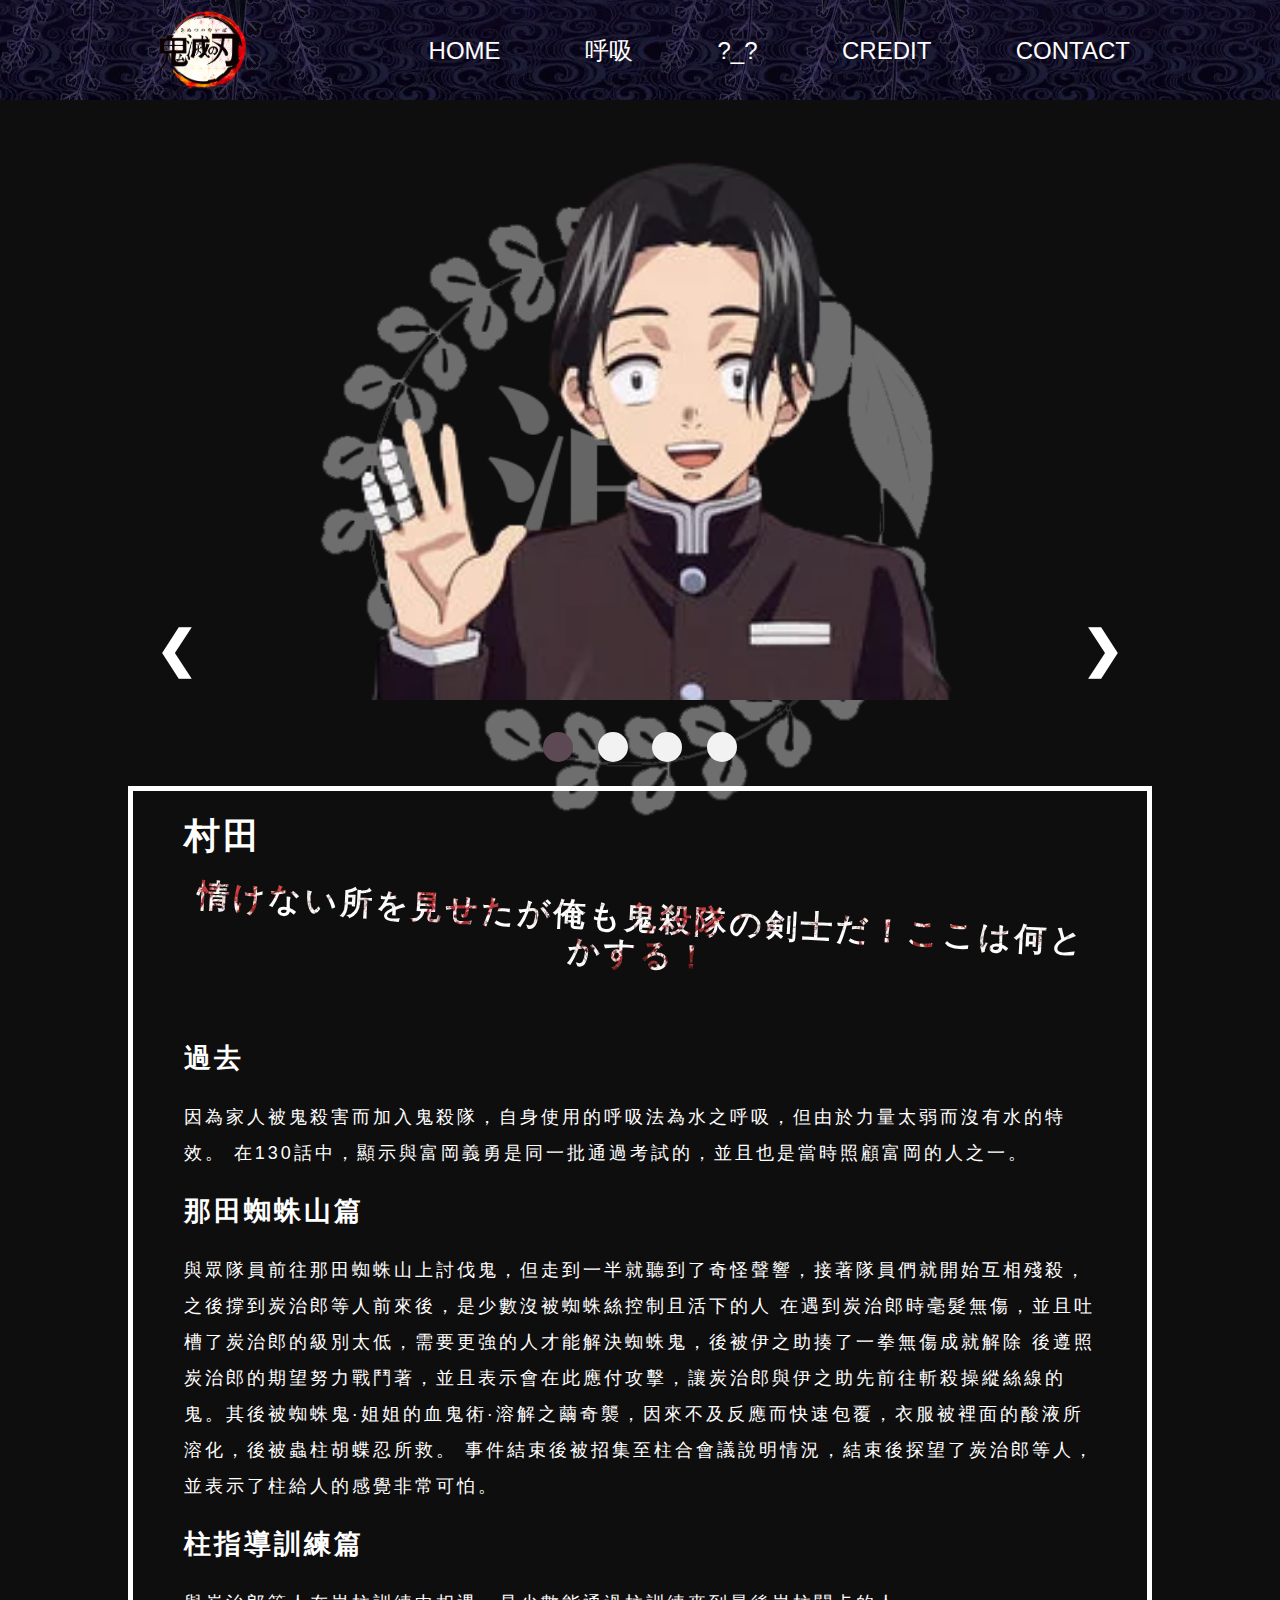
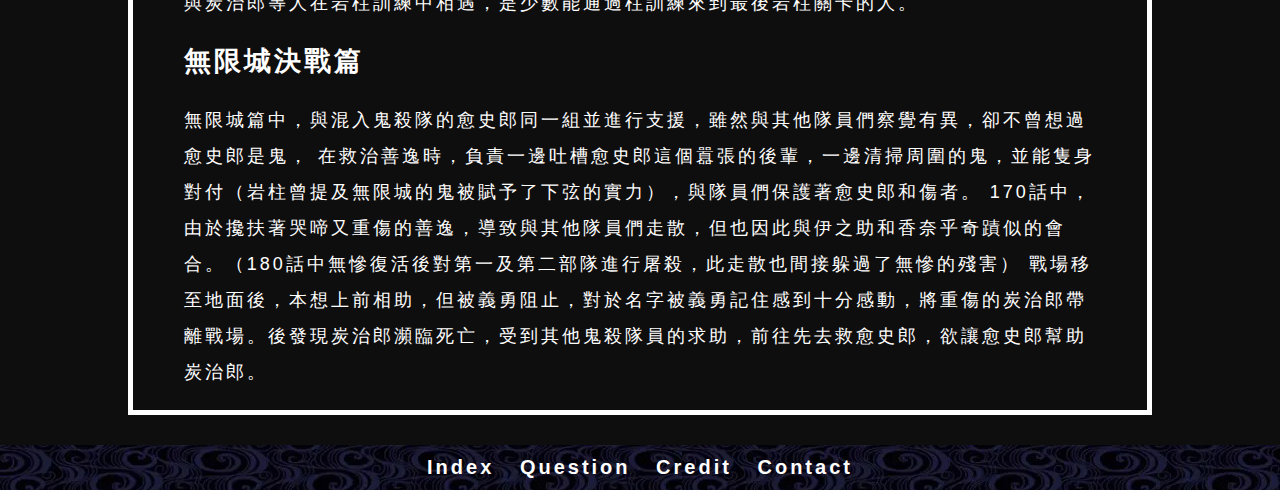
==== index.html @ ac962ef8 "Index Update" ====
<!DOCTYPE html>

<html lang="zh">

<head>
    <meta charset="UTF-8" />
    <title>鬼滅の刃 3006 プロジェクト</title>
    <link rel="icon" href="src/logo.png">

    <link rel="stylesheet" href="CSS.css" />
    <script src="app.js" defer></script>

</head>

    
<body>

    <div class="topNav">
        <a href="./index.html"><img src="./src/logo.png" alt="Logo" class="navLogo"></a>

        <nav >
            <ul>
                <li><a href="./index.html">Home</a></li>
                <li><a href="./koukyuu.html">呼吸</a></li>
                <li><a href="">?_?</a></li>
                <li><a href="">Credit</a></li>
                <li><a href="">Contact</a></li>
            </ul>
        </nav>

    </div>

    </div>

    <div class="slideshow-container">
        <div class="character_img fade">
            <img src="./src/character_murada.png" />
        </div>

        <div class="character_img fade">
            <img src="./src/character_ozaki.png" />
        </div>

        <div class="character_img fade">
            <img src="./src/character_tuyurikanao.png" />
        </div>

        <div class="character_img fade">
            <img src="./src/character_chuntaro.png" />
        </div>
        <a class="prev" onclick="plusSlides(-1 )">&#10094;</a>
        <a class="next" onclick="plusSlides(1)">&#10095;</a>
    </div>
    <br />

    <div style="text-align: center;">
        <span class="slides_dot" onclick="currentSlide(1)"></span>
        <span class="slides_dot" onclick="currentSlide(2)"></span>
        <span class="slides_dot" onclick="currentSlide(3)"></span>
        <span class="slides_dot" onclick="currentSlide(4)"></span>
    </div>

    <!-- Character Introduction Text -->
    <div style="display: flex; justify-content: center;">
        <div class="intro_container">
            <!-- Intro content Start -->
            <div class="intro_main fade" id="intro_murada">
                <h1>村田</h1>
                <div class="intro_speak">情けない所を見せたが俺も鬼殺隊の剣士だ！ここは何とかする！</div>
                <div>
                    <h2>過去</h2>
                    因為家人被鬼殺害而加入鬼殺隊，自身使用的呼吸法為水之呼吸，但由於力量太弱而沒有水的特效。
                    在130話中，顯示與富岡義勇是同一批通過考試的，並且也是當時照顧富岡的人之一。

                    <h2>那田蜘蛛山篇</h2>
                    與眾隊員前往那田蜘蛛山上討伐鬼，但走到一半就聽到了奇怪聲響，接著隊員們就開始互相殘殺，之後撐到炭治郎等人前來後，是少數沒被蜘蛛絲控制且活下的人
                    在遇到炭治郎時毫髮無傷，並且吐槽了炭治郎的級別太低，需要更強的人才能解決蜘蛛鬼，後被伊之助揍了一拳無傷成就解除
                    後遵照炭治郎的期望努力戰鬥著，並且表示會在此應付攻擊，讓炭治郎與伊之助先前往斬殺操縱絲線的鬼。其後被蜘蛛鬼·姐姐的血鬼術·溶解之繭奇襲，因來不及反應而快速包覆，衣服被裡面的酸液所溶化，後被蟲柱胡蝶忍所救。
                    事件結束後被招集至柱合會議說明情況，結束後探望了炭治郎等人，並表示了柱給人的感覺非常可怕。

                    <h2>柱指導訓練篇</h2>
                    與炭治郎等人在岩柱訓練中相遇，是少數能通過柱訓練來到最後岩柱關卡的人。

                    <h2>無限城決戰篇</h2>
                    無限城篇中，與混入鬼殺隊的愈史郎同一組並進行支援，雖然與其他隊員們察覺有異，卻不曾想過愈史郎是鬼，
                    在救治善逸時，負責一邊吐槽愈史郎這個囂張的後輩，一邊清掃周圍的鬼，並能隻身對付（岩柱曾提及無限城的鬼被賦予了下弦的實力），與隊員們保護著愈史郎和傷者。
                    170話中，由於攙扶著哭啼又重傷的善逸，導致與其他隊員們走散，但也因此與伊之助和香奈乎奇蹟似的會合。（180話中無慘復活後對第一及第二部隊進行屠殺，此走散也間接躲過了無慘的殘害）
                    戰場移至地面後，本想上前相助，但被義勇阻止，對於名字被義勇記住感到十分感動，將重傷的炭治郎帶離戰場。後發現炭治郎瀕臨死亡，受到其他鬼殺隊員的求助，前往先去救愈史郎，欲讓愈史郎幫助炭治郎。
                </div>
            </div>

            <div class="intro_main fade" id="intro_ozaki">
                <h1>尾崎</h1>
                <div class="intro_speak">駄目……こっちに来ないで……階級が上の人を連れて来て！！
                    そうじゃないとみんな殺してしまう！！お願い……お願い！！</div>
                <div>
                    與數名隊員遭到蜘蛛媽媽的絲線操縱自相殘殺。
                    在竈門炭治郎與嘴平伊之助出現之時，因不想再傷害到他人以及承受身上的痛苦，淚流滿面請求對方將自己殺掉，並告訴兩人去找更高階級的人來，否則會越來越慘重。
                    由於被蜘蛛媽媽操縱，自身的實力比平時還要強許多，但即使身體骨折也被強制使出動作，長時間忍受著手腳各處之痛。
                    在炭治郎利用線將自己丟至樹上，將絲線纏繞擺脫控制後感到意外，但隨即遭到蜘蛛媽媽連同自己和其他隊員的頭部扭斷。　
                    其死亡引出了原先平靜的炭治郎的憤怒，對於輕易奪取人命的行為感到氣憤。
                </div>
            </div>

            <div class="intro_main fade" id="intro_kanao">
                <h1>栗花落 カナヲ</h1>
                <div class="intro_speak">花の呼吸 終ノ型 彼岸朱眼</div>
                <div>
                    <h2>過去</h2>
                    幼時過著飽受虐待的日子，但因視覺敏銳而得以避開不被打到自身要害，也因此不敢輕易表達自身的情感，後被販賣並被胡蝶香奈惠及胡蝶忍所救。
                    不擅長做主，但從香奈惠那兒學到了擲硬幣決定事情的方法。在香奈惠被鬼殺害後，因為在葬禮上哭不出來而自責了許久。
                    香奈惠和忍起初不同意香奈乎加入鬼殺隊，但她將看過的花之呼吸學得有模有樣，並偷偷參加了選拔。

                    <h2>鬼殺隊入隊篇</h2>
                    與炭治郎在最終選拔中同樣存活的五人之一，當時身上並沒有沾到半點灰塵，也是其首次登場。

                    <h2>那田蜘蛛山篇</h2>
                    篇末與鬼殺隊的隱部隊前往山中搜救，並擔任隱的指揮者，遵照上級命令活捉了炭治郎與禰豆子，用一腳就將重傷的炭治郎踹到昏迷。

                    <h2>柱眾審判篇</h2>
                    於炭治郎等人在蝴蝶屋休養時協助進行機能恢復訓練，在炭治郎完成訓練後向香奈乎道別，並且以擲硬幣為賭注，希望香奈乎能依照自己的意志行動，對於炭治郎的舉動感到驚訝，在炭治郎的影響下也慢慢改變。

                    <h2>遊廓潛入作戰篇</h2>
                    遵照了自己的意志，與炭治郎成功阻止了音柱宇髓天元帶走葵。
                    在炭治郎被帶回蝴蝶屋治療後的兩個月，是第一個發現炭治郎清醒的人。
                    發現炭治郎清醒後落淚，並靜靜坐在炭治郎旁邊一陣子。把盤子摔落在地而不管不顧，後被前來探望的後藤稍微教訓了一下，告知與階級無關，由於大家很擔心的緣故，應該快點通知大家炭治郎清醒的消息。在病房內變得熱鬧後，炭治郎因放心而睡著，由於眾人太過騷亂而主動出聲讓大家安靜一些。（一周後炭治郎康復）

                    <h2>柱指導訓練篇</h2>
                    在胡蝶忍回來蝴蝶屋後前來探訪忍，當時正準備前往風柱處進行訓練，
                    得知忍沒有參加這次指導後有些沮喪，並對忍表示自己想和師傅練習，這讓忍覺得很欣慰。
                    後被忍告知了如何殺死殺害姐姐胡蝶香奈惠的鬼的方法。

                    <h2>無限城決戰篇</h2>
                    <h3>香奈乎&伊之助 vs.上弦之貳·童磨</h3>
                    進入無限城後目睹了恩人胡蝶忍被上弦之貳童磨殺害並吸收，與伊之助合力對抗童磨，被童磨認為實力超過了蟲柱胡蝶忍。
                    在童磨因胡蝶忍留在體內的劇毒發作之後，使用了「花之呼吸·終之型·彼岸朱眼」看穿了童磨的血鬼術，並和伊之助協力將其斬首，但右眼也因此失明。
                    將童磨擊敗後找到了忍的髮飾，回想起兩位義姐後落淚。隨後攙扶著同樣淚流滿面的伊之助前往其他戰場中。
                    其後與伊之助同村田和善逸奇蹟似會面，無限城崩塌前夕感受到劇烈的震動，採以備戰姿態。

                    <h3>眾人vs.鬼王·鬼舞辻無慘</h3>
                    柱與無慘交戰時，與伊之助和善逸使用了愈史郎的血鬼術隱身參戰，在符咒被無慘切開後出現（此時香奈乎的髮飾已換成了忍的），後與三人持續使用伊之助撿來的符咒隱身戰鬥。
                    在無慘爆發後成為唯一的輕傷者，但由於恐懼而無法移動雙腿，在要被無慘攻擊時，被炭治郎所救，後被託付給隱的成員照顧。

                    <h3>鬼王</h3>
                    看見鬼化的炭治郎與禰豆子糾纏的場景，回想到忍為防止禰豆子變回人失敗，給自己多一份的備份藥，意識到自己還留有一隻眼的意義，隨即再次使用了彼岸朱眼，身體被炭治郎刺穿後同時為炭治郎注射了能變回人的藥物。
                </div>
            </div>

            <div class="intro_main fade" id="intro_chutaro">
                <h1>うこぎ／チュン太郎</h1>
                <div class="intro_speak">ちゅ！ちゅ！ちゅ！ちゅ！</div>
                <div>
                    <ul style="list-style-type: square; margin-left: 2em;">
                        <li>鬼殺隊所屬的鎹雀。</li>
                        <li>善逸的鎹雀，本名五加木（うこぎ）。</li>
                        <li>被善逸取名為啾太郎（チュン太郎），負責傳達任務給善逸。</li>
                        <li>因家人被鬼殺死而加入的鬼殺隊鬼連麻雀也不放過</li>
                        <li>由於不會說人話而無法傳達給善逸，但能跟炭治郎溝通。</li>
                        <li>
                            常常被善逸的行為困擾著，有時也會與善逸吵架，用嘴攻擊善逸的手。
                        </li>
                        <li>
                            在那田蜘蛛山時，當善逸感到害怕時飛往其頭上，並且在善逸遇上蜘蛛鬼哥哥時，沒有飛走，而是躲進了善逸的衣中，陪伴著善逸。後來幫前來支援的蟲柱胡蝶忍指引善逸的所在地。
                        </li>
                    </ul>
                </div>
            </div>
            <!-- Intro content END -->
        </div>
    </div>

    <!-- back to top button -->
    <button onclick="backToTop()" id="backToTopBtn">Top</button>
    
    <footer>
        <div class="ft_btn">
            <ul class="ft_list">
                <li class="ft_Item"><a href="./index.html">Index</a></li>
                <li class="ft_Item"><a href="#">Question</a></li>
                <li class="ft_Item"><a href="#">Credit</a></li>
                <li class="ft_Item"><a href="#">Contact</a></li>
            </ul>
        </div>
    </footer>
</body>

</html>
---- CSS.css ----
:root {
    --color1: #5d4954;
    --color2: #6C57F2;
    --color3: #6452D9;
    --color4: #9591F2;  
    --color5: #0F0E0E;  /* background */
}

* {
    margin: 0px;
    padding: 0px;
    box-sizing: border-box;
}

body {
    background: url(./src/background_fujinohana.png);
    background-repeat: no-repeat;
    background-position: center;
    background-size: 60%;
    background-attachment: fixed;
    /* background: url(./src/ep11_bg.png);
    background-repeat: no-repeat;
    background-size: cover; */

    background-color: var(--color5); 

    text-align: center;
    color: white;

    font-family: 'Segoe UI', Tahoma, Geneva, Verdana, sans-serif;
}

html, body {
    width: 100%;
    height: 100%;
    margin: 0px;
    padding: 0px;
    text-align: center;
}
/* NAV Bar CSS Start*/

.topNav {
    position: fixed;
    top: 0;
    width: 100%;
    
    height: 100px;

    background-color: var(--color1);
    background-image: url(./src/fujinohana01.png);

    z-index: 100;
}

.navLogo {
    background: url(./src/logo.png);
    background-repeat: no-repeat;
    height: 80px;

    float: left;

    margin-top: 10px;
    margin-bottom: 10px;
    margin-left: 150px;
}

nav {
    float: right;
    margin-right: 150px;
}

nav ul {
    margin: 0;
    padding: 0;
    list-style: none;
}

nav li {
    display: inline-block;
    margin-left: 80px;
    padding-top: 35px;

    position: relative;
}

nav a {
    color: white;
    text-decoration: none;
    text-transform: uppercase;
    font-size: x-large;
}

nav a:hover {
    color: var(--color4);
}

nav a::after {
    content: '';
    display: block;
    height: 5px;
    width: 100%;
    background-color: var(--color4);

    position: absolute;
    width: 0px;

    transition: all ease-in-out 250ms;
}

nav a:hover::after {
    width: 100%;
}

/* NAV Bar Css END */

.character_img {
    display: none
}

.character_img img{
    height: 600px;
}

/* img {
    vertical-align: middle;
} */

/* Slideshow container */

.slideshow-container {
    margin: auto;
    margin-top: 100px;
    position: relative;

    max-width: 1000px;
        
    /* display: flex;
    justify-content: center; */
}

/* Next & previous buttons */

.prev, .next {
    cursor: pointer;
    position: absolute;
    top: 100%;
    width: auto;
    padding: 16px;
    margin-top: -100px;
    color: white;
    font-weight: bold;
    font-size: 50px;
    transition: 0.6s ease;
    border-radius: 0 3px 3px 0;
    user-select: none;
}

.character_img {
    /* border: 3px solid #624dbf; */
    text-align: center;
    margin: 0px 50px;
}

/* Position the "next button" to the right */

.prev {
    left: 0;
}

.next {
    right: 0;
    border-radius: 3px 0 0 3px;
}

/* On hover, add a black background color with a little bit see-through */

.prev:hover, .next:hover {
    background-color: var(--color1);
}

/* Caption text */

.text {
    color: #FFF;
    font-size: 15px;
    padding: 8px 12px;
    position: relative;
    bottom: 8px;
    width: 100%;
    text-align: center;
}

/* The dots/bullets/indicators */

.slides_dot {
    cursor: pointer;
    height: 30px;
    width: 30px;
    margin: 10px 10px;
    margin-top: 10px;
    margin-bottom: 20px;
    background-color: #f2f2f2;
    border-radius: 50%;
    display: inline-block;
    transition: background-color 150ms ease;
}

.active, .slides_dot:hover {
    background-color: var(--color1);
}

/* intro container */

.intro_container {
    border: 5px solid white;
    width: 80%;
    /* height: 200px; */

    text-align: left;
}

.intro_main {
    margin-left: 5%;
    margin-right: 5%;
    margin-bottom: 20px;
    font-size: large;

    /* content */
    letter-spacing: 3px;
    line-height: 200%;

    opacity: 0;
}

h1 {
    margin-top: 3%;
}

h2 {
    line-height: 300%;;
}

.intro_speak {
    text-align: center;
    font-size: xx-large;
    font-weight: bold;

    background: url(./src/blood.jpeg);
    -webkit-background-clip: text;
    color: transparent;

    transform: rotate(3deg);

    margin-top: 5%;
    margin-bottom: 5%;
}

#intro_murada {
    display: block;
    opacity: 1;
}

#intro_chutaro, #intro_kanao, #intro_ozaki{
    display: none;
    opacity: 0;
}

button {
    font-size: 50px;
    width: 100px;
    height: 100px;
}

/* Fade animation */
.fade {
    -webkit-animation-name: fade;
    -webkit-animation-duration: 1.5s;
    animation-name: fade;
    animation-duration: 1.5s;
}
  
@-webkit-keyframes fade {
    from {opacity: .4}
    to {opacity: 1}
}
  
@keyframes fade {
    from {opacity: .4}
    to {opacity: 1}
}

/* back to top button */
#backToTopBtn {
    /* Ref: https://www.w3schools.com/howto/howto_js_scroll_to_top.asp */
    /* default none, scoll to show */
    display: none;  

    /* opacity: 0; */

    /* position */
    position: fixed;
    bottom: 50px;
    right: 50px;   

    z-index: 99;    /* not overlap */
    border: none;   /* clear border */
    outline: none;  /* clear outline */

    background-color: var(--color1);
    color: white;
    cursor: pointer;
    padding: 15px;
    border-radius: 90px;

    font-size: xx-large;
    font-weight: bold;
    text-align: center;

    /* transition-duration: 500ms; */
}

#backToTopBtn:hover {
    background-color: #624dbf;
}

.ft_list, .ft_Item {
    margin: 10px;
    font-size: 20px;
    text-align: center;
    list-style: none;

    display: inline;
}

/* Footer */
.ft_btn {
    display: flex;
    margin: auto;
}

footer {
    margin-top: 30px;
    
    display: flex;
    justify-content: center;

    height: 5%;
    background-color: var(--color1);
    background-image: url(./src/fujinohana02.png);
}

footer a {
    color: white;
    text-decoration: none;
    letter-spacing: 3px;
    font-weight: bold;
    font-size: 20px;
}

@media screen and (max-width: 1200px) {
    .next, .prev {
        display: none;
    }

    .intro_container {
        width: 90%;
    }
}
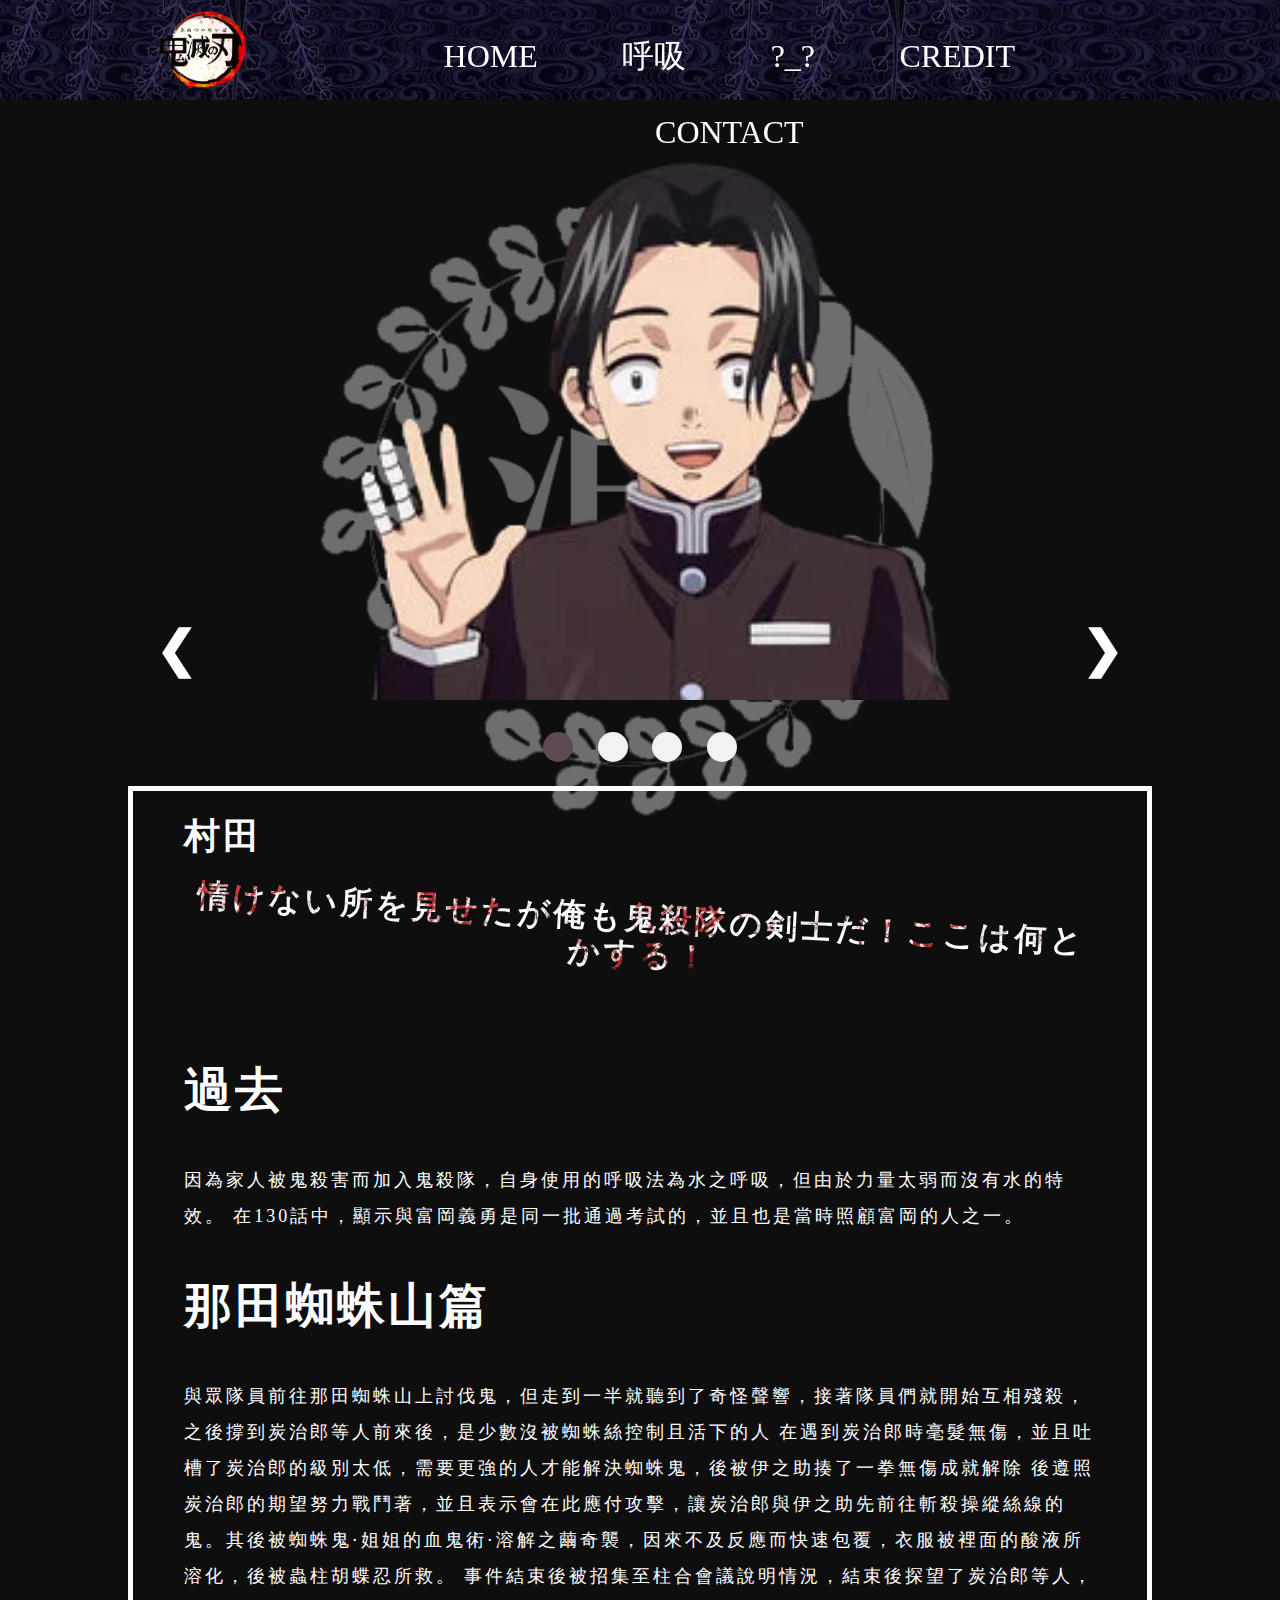
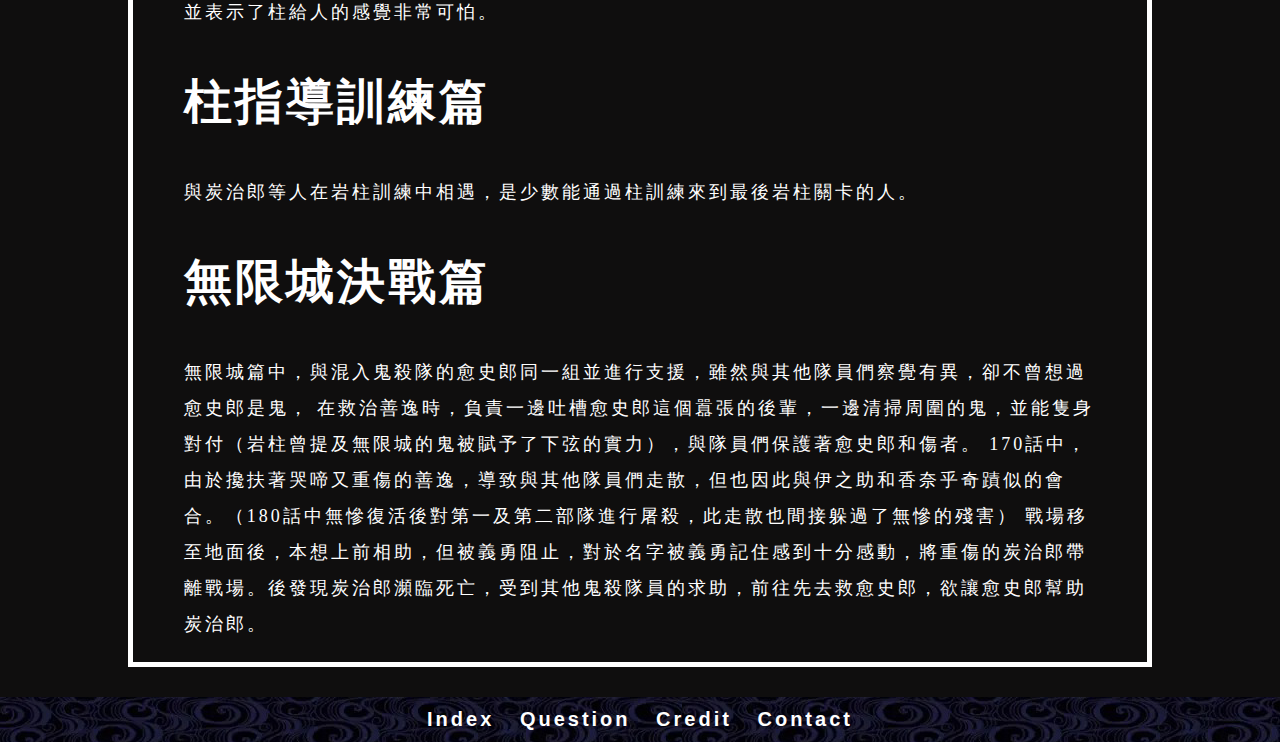
==== commit 19e317a1: "Right side Bar" ====
--- a/index.html
+++ b/index.html
@@ -19,13 +19,19 @@
         <a href="./index.html"><img src="./src/logo.png" alt="Logo" class="navLogo"></a>
 
         <nav >
-            <ul>
+            <ul class="nav-links">
                 <li><a href="./index.html">Home</a></li>
                 <li><a href="./koukyuu.html">呼吸</a></li>
                 <li><a href="">?_?</a></li>
                 <li><a href="">Credit</a></li>
                 <li><a href="">Contact</a></li>
             </ul>
+
+            <div class="smallNav">
+                <div class="line1"></div>
+                <div class="line1"></div>
+                <div class="line1"></div>
+            </div>
         </nav>
 
     </div>
@@ -149,7 +155,7 @@
             <div class="intro_main fade" id="intro_chutaro">
                 <h1>うこぎ／チュン太郎</h1>
                 <div class="intro_speak">ちゅ！ちゅ！ちゅ！ちゅ！</div>
-                <div>
+                <div >
                     <ul style="list-style-type: square; margin-left: 2em;">
                         <li>鬼殺隊所屬的鎹雀。</li>
                         <li>善逸的鎹雀，本名五加木（うこぎ）。</li>
--- a/CSS.css
+++ b/CSS.css
@@ -2,8 +2,9 @@
     --color1: #5d4954;
     --color2: #6C57F2;
     --color3: #6452D9;
-    --color4: #9591F2;  
-    --color5: #0F0E0E;  /* background */
+    --color4: #9591F2;
+    --color5: #0F0E0E;
+    /* background */
 }
 
 * {
@@ -22,7 +23,7 @@
     background-repeat: no-repeat;
     background-size: cover; */
 
-    background-color: var(--color5); 
+    background-color: var(--color5);
 
     text-align: center;
     color: white;
@@ -30,20 +31,22 @@
     font-family: 'Segoe UI', Tahoma, Geneva, Verdana, sans-serif;
 }
 
-html, body {
+html,
+body {
     width: 100%;
     height: 100%;
     margin: 0px;
     padding: 0px;
     text-align: center;
 }
+
 /* NAV Bar CSS Start*/
 
 .topNav {
     position: fixed;
     top: 0;
     width: 100%;
-    
+
     height: 100px;
 
     background-color: var(--color1);
@@ -65,17 +68,17 @@
 }
 
 nav {
-    float: right;
+    float: none;
     margin-right: 150px;
 }
 
-nav ul {
+.nav-links ul {
     margin: 0;
     padding: 0;
     list-style: none;
 }
 
-nav li {
+.nav-links li {
     display: inline-block;
     margin-left: 80px;
     padding-top: 35px;
@@ -83,18 +86,19 @@
     position: relative;
 }
 
-nav a {
+.nav-links a {
     color: white;
     text-decoration: none;
     text-transform: uppercase;
-    font-size: x-large;
-}
-
-nav a:hover {
+    font-family: myWord, cursive;
+    font-size: xx-large;
+}
+
+.nav-links a:hover {
     color: var(--color4);
 }
 
-nav a::after {
+.nav-links a::after {
     content: '';
     display: block;
     height: 5px;
@@ -103,13 +107,62 @@
 
     position: absolute;
     width: 0px;
+    left: 50%;
 
     transition: all ease-in-out 250ms;
 }
 
-nav a:hover::after {
+.nav-links a:hover::after {
     width: 100%;
-}
+    left: 0%;
+}
+
+/*right side of the Navbar*/
+.smallNav {
+    float: right;
+    display: none;
+    cursor: pointer;
+}
+
+.smallNav div {
+    width: 30px;
+    height: 3px;
+    background-color: white;
+    margin: 5px;
+}
+
+@media screen and (max-width:1200px) {
+    .smallNav {
+        margin: 30px 0 0 0;
+    }
+
+    .nav-links li {
+        margin: 30px 20px;
+    }
+
+    .nav-links {
+        position: absolute;
+        right: 0px;
+        height: 90vh;
+        top: 100px;
+        background-image: url(./src/fujinohana01.png);
+        display: flex;
+        flex-direction: column;
+        width: 25%;
+        transform: translateX(100%);
+        transition: transform 0.5s ease-in;
+    }
+
+    .smallNav {
+        display: block;
+    }
+}
+
+.nav-active {
+
+    transform: translateX(0%);
+}
+
 
 /* NAV Bar Css END */
 
@@ -117,7 +170,7 @@
     display: none
 }
 
-.character_img img{
+.character_img img {
     height: 600px;
 }
 
@@ -133,14 +186,15 @@
     position: relative;
 
     max-width: 1000px;
-        
+
     /* display: flex;
     justify-content: center; */
 }
 
 /* Next & previous buttons */
 
-.prev, .next {
+.prev,
+.next {
     cursor: pointer;
     position: absolute;
     top: 100%;
@@ -174,7 +228,8 @@
 
 /* On hover, add a black background color with a little bit see-through */
 
-.prev:hover, .next:hover {
+.prev:hover,
+.next:hover {
     background-color: var(--color1);
 }
 
@@ -205,7 +260,8 @@
     transition: background-color 150ms ease;
 }
 
-.active, .slides_dot:hover {
+.active,
+.slides_dot:hover {
     background-color: var(--color1);
 }
 
@@ -224,6 +280,7 @@
     margin-right: 5%;
     margin-bottom: 20px;
     font-size: large;
+    font-family: mainWord;
 
     /* content */
     letter-spacing: 3px;
@@ -237,7 +294,9 @@
 }
 
 h2 {
-    line-height: 300%;;
+    line-height: 300%;
+    font-size: xxx-large;
+    font-family: myWord, cursive;
 }
 
 .intro_speak {
@@ -260,7 +319,9 @@
     opacity: 1;
 }
 
-#intro_chutaro, #intro_kanao, #intro_ozaki{
+#intro_chutaro,
+#intro_kanao,
+#intro_ozaki {
     display: none;
     opacity: 0;
 }
@@ -278,33 +339,46 @@
     animation-name: fade;
     animation-duration: 1.5s;
 }
-  
+
 @-webkit-keyframes fade {
-    from {opacity: .4}
-    to {opacity: 1}
-}
-  
+    from {
+        opacity: .4
+    }
+
+    to {
+        opacity: 1
+    }
+}
+
 @keyframes fade {
-    from {opacity: .4}
-    to {opacity: 1}
+    from {
+        opacity: .4
+    }
+
+    to {
+        opacity: 1
+    }
 }
 
 /* back to top button */
 #backToTopBtn {
     /* Ref: https://www.w3schools.com/howto/howto_js_scroll_to_top.asp */
     /* default none, scoll to show */
-    display: none;  
+    display: none;
 
     /* opacity: 0; */
 
     /* position */
     position: fixed;
     bottom: 50px;
-    right: 50px;   
-
-    z-index: 99;    /* not overlap */
-    border: none;   /* clear border */
-    outline: none;  /* clear outline */
+    right: 50px;
+
+    z-index: 99;
+    /* not overlap */
+    border: none;
+    /* clear border */
+    outline: none;
+    /* clear outline */
 
     background-color: var(--color1);
     color: white;
@@ -323,7 +397,8 @@
     background-color: #624dbf;
 }
 
-.ft_list, .ft_Item {
+.ft_list,
+.ft_Item {
     margin: 10px;
     font-size: 20px;
     text-align: center;
@@ -340,7 +415,7 @@
 
 footer {
     margin-top: 30px;
-    
+
     display: flex;
     justify-content: center;
 
@@ -357,13 +432,24 @@
     font-size: 20px;
 }
 
+@font-face {
+    font-family: myWord;
+    src: url(./font/HanyiSentyFlorCalligraphy.ttf)
+}
+
+@font-face {
+    font-family: mainWord;
+    src: url(./font/tetai-2.ttf);
+}
+
 @media screen and (max-width: 1200px) {
-    .next, .prev {
+
+    .next,
+    .prev {
         display: none;
     }
 
     .intro_container {
         width: 90%;
     }
-}
-
+}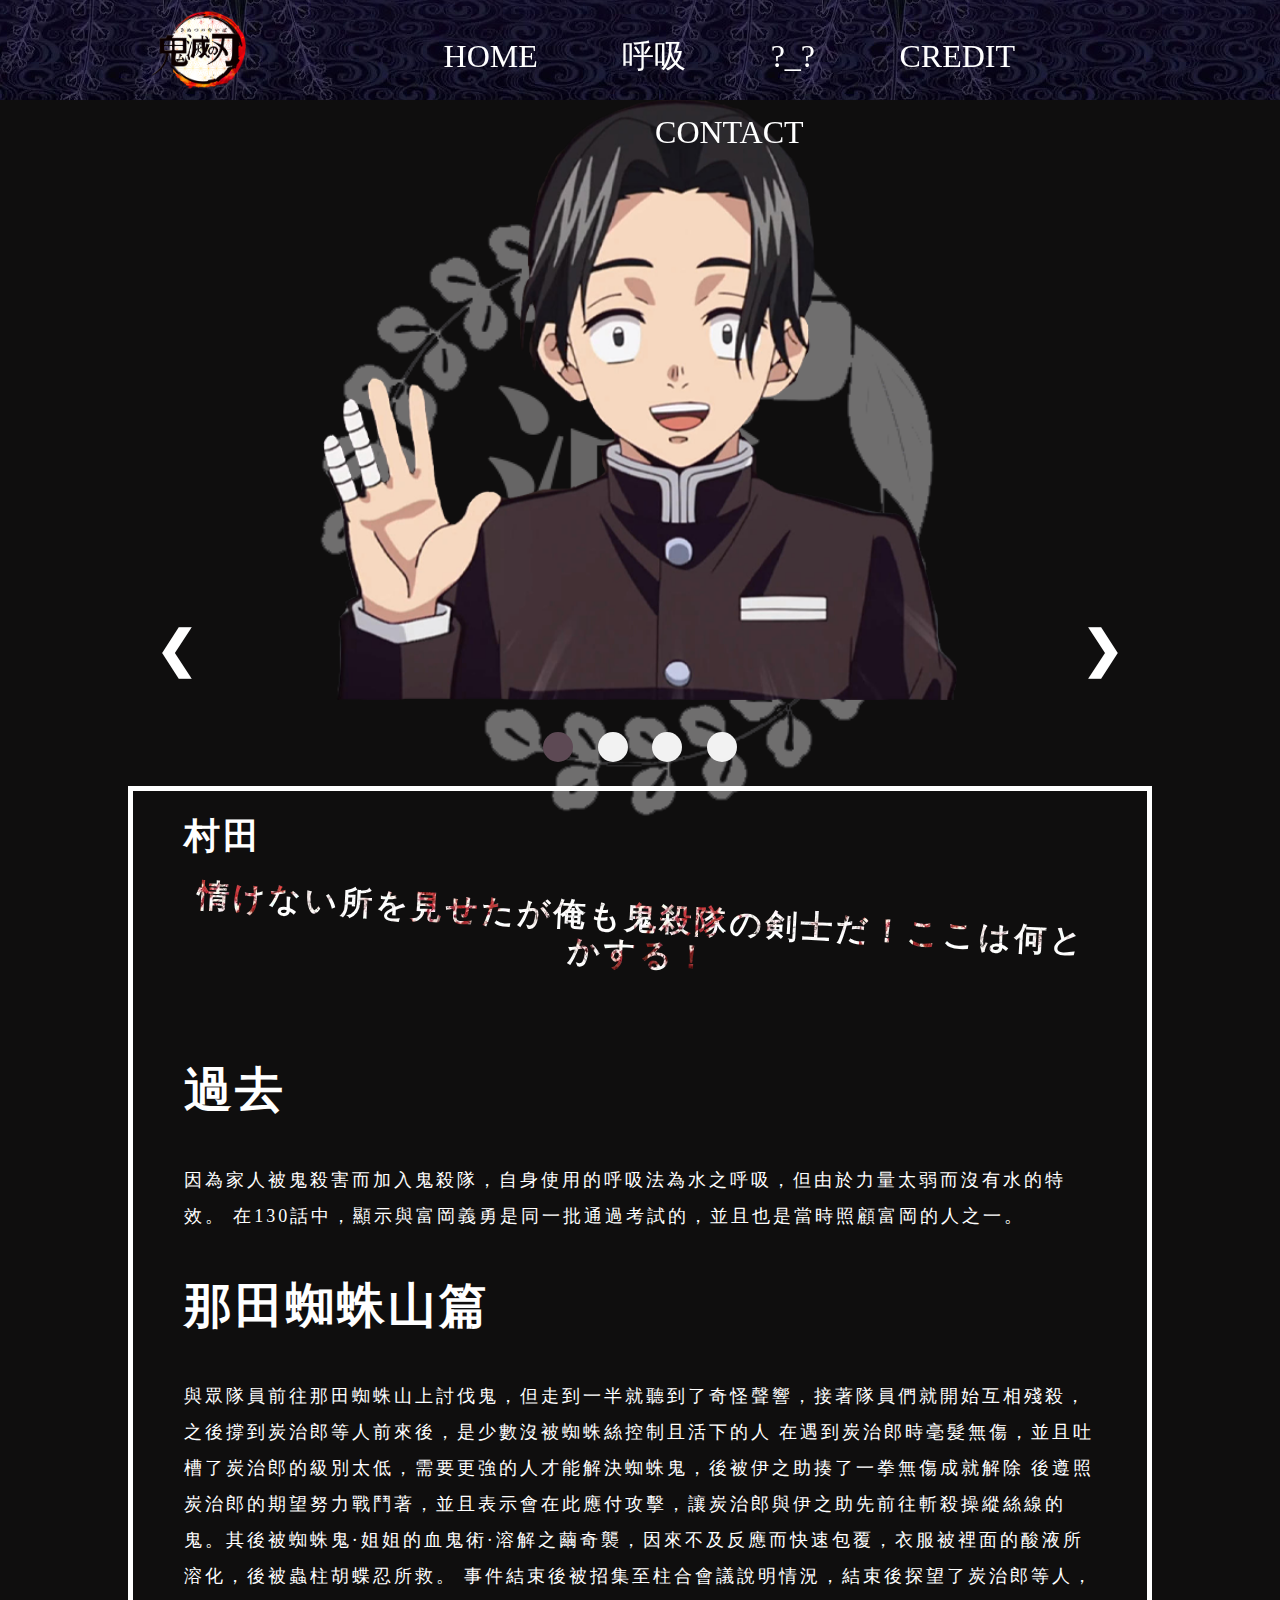
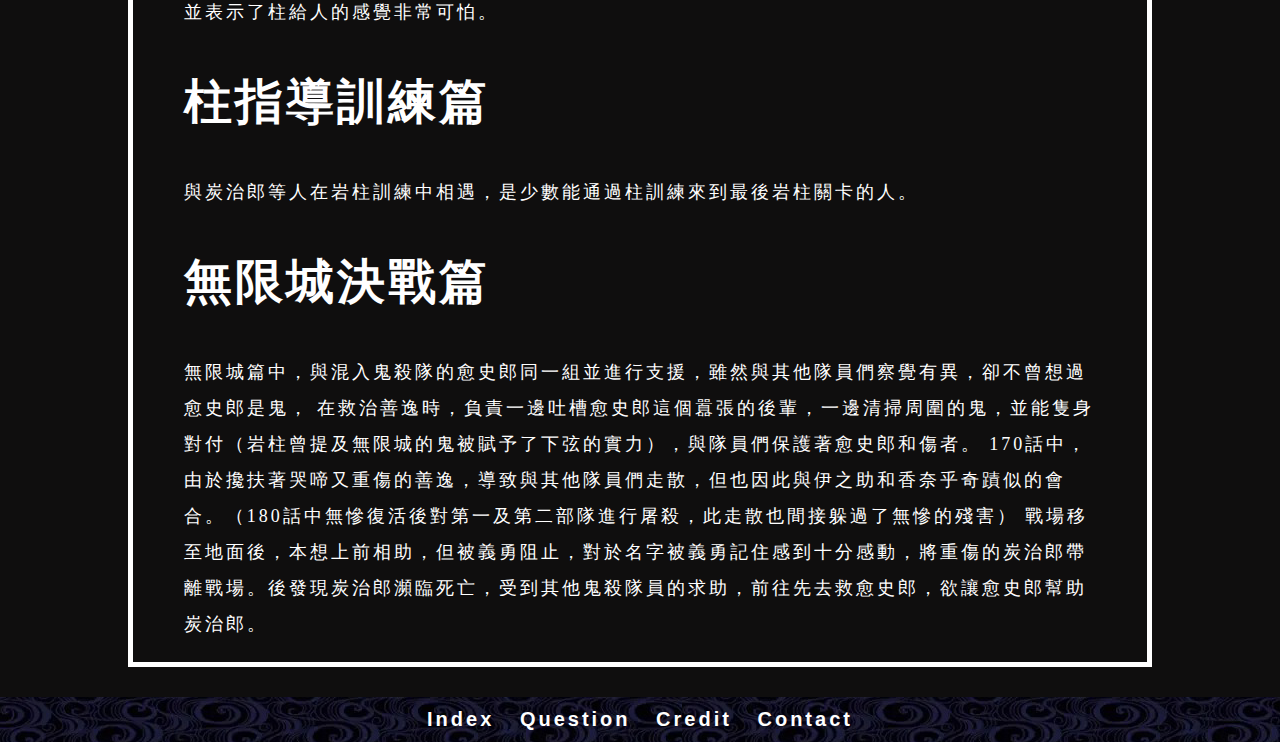
==== commit e8c9973c: "rolling_smoothly, Add loading" ====
--- a/index.html
+++ b/index.html
@@ -1,193 +1,221 @@
 <!DOCTYPE html>
 
 <html lang="zh">
-
-<head>
+  <head>
     <meta charset="UTF-8" />
     <title>鬼滅の刃 3006 プロジェクト</title>
-    <link rel="icon" href="src/logo.png">
+    <link rel="icon" href="src/logo.png" />
 
     <link rel="stylesheet" href="CSS.css" />
     <script src="app.js" defer></script>
-
-</head>
-
-    
-<body>
+  </head>
+
+  <body onload="my_Function()">
+    <div id="loader"></div>
 
     <div class="topNav">
-        <a href="./index.html"><img src="./src/logo.png" alt="Logo" class="navLogo"></a>
-
-        <nav >
-            <ul class="nav-links">
-                <li><a href="./index.html">Home</a></li>
-                <li><a href="./koukyuu.html">呼吸</a></li>
-                <li><a href="">?_?</a></li>
-                <li><a href="">Credit</a></li>
-                <li><a href="">Contact</a></li>
-            </ul>
-
-            <div class="smallNav">
-                <div class="line1"></div>
-                <div class="line1"></div>
-                <div class="line1"></div>
-            </div>
-        </nav>
-
-    </div>
-
+      <a href="./index.html"
+        ><img src="./src/logo.png" alt="Logo" class="navLogo"
+      /></a>
+
+      <nav>
+        <ul class="nav-links">
+          <li><a href="./index.html">Home</a></li>
+          <li><a href="./koukyuu.html">呼吸</a></li>
+          <li><a href="">?_?</a></li>
+          <li><a href="">Credit</a></li>
+          <li><a href="">Contact</a></li>
+        </ul>
+
+        <div class="smallNav">
+          <div class="line1"></div>
+          <div class="line1"></div>
+          <div class="line1"></div>
+        </div>
+      </nav>
     </div>
 
     <div class="slideshow-container">
-        <div class="character_img fade">
-            <img src="./src/character_murada.png" />
-        </div>
-
-        <div class="character_img fade">
-            <img src="./src/character_ozaki.png" />
-        </div>
-
-        <div class="character_img fade">
-            <img src="./src/character_tuyurikanao.png" />
-        </div>
-
-        <div class="character_img fade">
-            <img src="./src/character_chuntaro.png" />
-        </div>
-        <a class="prev" onclick="plusSlides(-1 )">&#10094;</a>
-        <a class="next" onclick="plusSlides(1)">&#10095;</a>
+      <div class="character_img fade">
+        <img src="./src/character_murada.png" />
+      </div>
+
+      <div class="character_img fade">
+        <img src="./src/character_ozaki.png" />
+      </div>
+
+      <div class="character_img fade">
+        <img src="./src/character_tuyurikanao.png" />
+      </div>
+
+      <div class="character_img fade">
+        <img src="./src/character_chuntaro.png" />
+      </div>
+      <a class="prev" onclick="plusSlides(-1 )">&#10094;</a>
+      <a class="next" onclick="plusSlides(1)">&#10095;</a>
     </div>
     <br />
 
     <div style="text-align: center;">
-        <span class="slides_dot" onclick="currentSlide(1)"></span>
-        <span class="slides_dot" onclick="currentSlide(2)"></span>
-        <span class="slides_dot" onclick="currentSlide(3)"></span>
-        <span class="slides_dot" onclick="currentSlide(4)"></span>
+      <span class="slides_dot" onclick="currentSlide(1)"></span>
+      <span class="slides_dot" onclick="currentSlide(2)"></span>
+      <span class="slides_dot" onclick="currentSlide(3)"></span>
+      <span class="slides_dot" onclick="currentSlide(4)"></span>
     </div>
 
     <!-- Character Introduction Text -->
     <div style="display: flex; justify-content: center;">
-        <div class="intro_container">
-            <!-- Intro content Start -->
-            <div class="intro_main fade" id="intro_murada">
-                <h1>村田</h1>
-                <div class="intro_speak">情けない所を見せたが俺も鬼殺隊の剣士だ！ここは何とかする！</div>
-                <div>
-                    <h2>過去</h2>
-                    因為家人被鬼殺害而加入鬼殺隊，自身使用的呼吸法為水之呼吸，但由於力量太弱而沒有水的特效。
-                    在130話中，顯示與富岡義勇是同一批通過考試的，並且也是當時照顧富岡的人之一。
-
-                    <h2>那田蜘蛛山篇</h2>
-                    與眾隊員前往那田蜘蛛山上討伐鬼，但走到一半就聽到了奇怪聲響，接著隊員們就開始互相殘殺，之後撐到炭治郎等人前來後，是少數沒被蜘蛛絲控制且活下的人
-                    在遇到炭治郎時毫髮無傷，並且吐槽了炭治郎的級別太低，需要更強的人才能解決蜘蛛鬼，後被伊之助揍了一拳無傷成就解除
-                    後遵照炭治郎的期望努力戰鬥著，並且表示會在此應付攻擊，讓炭治郎與伊之助先前往斬殺操縱絲線的鬼。其後被蜘蛛鬼·姐姐的血鬼術·溶解之繭奇襲，因來不及反應而快速包覆，衣服被裡面的酸液所溶化，後被蟲柱胡蝶忍所救。
-                    事件結束後被招集至柱合會議說明情況，結束後探望了炭治郎等人，並表示了柱給人的感覺非常可怕。
-
-                    <h2>柱指導訓練篇</h2>
-                    與炭治郎等人在岩柱訓練中相遇，是少數能通過柱訓練來到最後岩柱關卡的人。
-
-                    <h2>無限城決戰篇</h2>
-                    無限城篇中，與混入鬼殺隊的愈史郎同一組並進行支援，雖然與其他隊員們察覺有異，卻不曾想過愈史郎是鬼，
-                    在救治善逸時，負責一邊吐槽愈史郎這個囂張的後輩，一邊清掃周圍的鬼，並能隻身對付（岩柱曾提及無限城的鬼被賦予了下弦的實力），與隊員們保護著愈史郎和傷者。
-                    170話中，由於攙扶著哭啼又重傷的善逸，導致與其他隊員們走散，但也因此與伊之助和香奈乎奇蹟似的會合。（180話中無慘復活後對第一及第二部隊進行屠殺，此走散也間接躲過了無慘的殘害）
-                    戰場移至地面後，本想上前相助，但被義勇阻止，對於名字被義勇記住感到十分感動，將重傷的炭治郎帶離戰場。後發現炭治郎瀕臨死亡，受到其他鬼殺隊員的求助，前往先去救愈史郎，欲讓愈史郎幫助炭治郎。
-                </div>
-            </div>
-
-            <div class="intro_main fade" id="intro_ozaki">
-                <h1>尾崎</h1>
-                <div class="intro_speak">駄目……こっちに来ないで……階級が上の人を連れて来て！！
-                    そうじゃないとみんな殺してしまう！！お願い……お願い！！</div>
-                <div>
-                    與數名隊員遭到蜘蛛媽媽的絲線操縱自相殘殺。
-                    在竈門炭治郎與嘴平伊之助出現之時，因不想再傷害到他人以及承受身上的痛苦，淚流滿面請求對方將自己殺掉，並告訴兩人去找更高階級的人來，否則會越來越慘重。
-                    由於被蜘蛛媽媽操縱，自身的實力比平時還要強許多，但即使身體骨折也被強制使出動作，長時間忍受著手腳各處之痛。
-                    在炭治郎利用線將自己丟至樹上，將絲線纏繞擺脫控制後感到意外，但隨即遭到蜘蛛媽媽連同自己和其他隊員的頭部扭斷。　
-                    其死亡引出了原先平靜的炭治郎的憤怒，對於輕易奪取人命的行為感到氣憤。
-                </div>
-            </div>
-
-            <div class="intro_main fade" id="intro_kanao">
-                <h1>栗花落 カナヲ</h1>
-                <div class="intro_speak">花の呼吸 終ノ型 彼岸朱眼</div>
-                <div>
-                    <h2>過去</h2>
-                    幼時過著飽受虐待的日子，但因視覺敏銳而得以避開不被打到自身要害，也因此不敢輕易表達自身的情感，後被販賣並被胡蝶香奈惠及胡蝶忍所救。
-                    不擅長做主，但從香奈惠那兒學到了擲硬幣決定事情的方法。在香奈惠被鬼殺害後，因為在葬禮上哭不出來而自責了許久。
-                    香奈惠和忍起初不同意香奈乎加入鬼殺隊，但她將看過的花之呼吸學得有模有樣，並偷偷參加了選拔。
-
-                    <h2>鬼殺隊入隊篇</h2>
-                    與炭治郎在最終選拔中同樣存活的五人之一，當時身上並沒有沾到半點灰塵，也是其首次登場。
-
-                    <h2>那田蜘蛛山篇</h2>
-                    篇末與鬼殺隊的隱部隊前往山中搜救，並擔任隱的指揮者，遵照上級命令活捉了炭治郎與禰豆子，用一腳就將重傷的炭治郎踹到昏迷。
-
-                    <h2>柱眾審判篇</h2>
-                    於炭治郎等人在蝴蝶屋休養時協助進行機能恢復訓練，在炭治郎完成訓練後向香奈乎道別，並且以擲硬幣為賭注，希望香奈乎能依照自己的意志行動，對於炭治郎的舉動感到驚訝，在炭治郎的影響下也慢慢改變。
-
-                    <h2>遊廓潛入作戰篇</h2>
-                    遵照了自己的意志，與炭治郎成功阻止了音柱宇髓天元帶走葵。
-                    在炭治郎被帶回蝴蝶屋治療後的兩個月，是第一個發現炭治郎清醒的人。
-                    發現炭治郎清醒後落淚，並靜靜坐在炭治郎旁邊一陣子。把盤子摔落在地而不管不顧，後被前來探望的後藤稍微教訓了一下，告知與階級無關，由於大家很擔心的緣故，應該快點通知大家炭治郎清醒的消息。在病房內變得熱鬧後，炭治郎因放心而睡著，由於眾人太過騷亂而主動出聲讓大家安靜一些。（一周後炭治郎康復）
-
-                    <h2>柱指導訓練篇</h2>
-                    在胡蝶忍回來蝴蝶屋後前來探訪忍，當時正準備前往風柱處進行訓練，
-                    得知忍沒有參加這次指導後有些沮喪，並對忍表示自己想和師傅練習，這讓忍覺得很欣慰。
-                    後被忍告知了如何殺死殺害姐姐胡蝶香奈惠的鬼的方法。
-
-                    <h2>無限城決戰篇</h2>
-                    <h3>香奈乎&伊之助 vs.上弦之貳·童磨</h3>
-                    進入無限城後目睹了恩人胡蝶忍被上弦之貳童磨殺害並吸收，與伊之助合力對抗童磨，被童磨認為實力超過了蟲柱胡蝶忍。
-                    在童磨因胡蝶忍留在體內的劇毒發作之後，使用了「花之呼吸·終之型·彼岸朱眼」看穿了童磨的血鬼術，並和伊之助協力將其斬首，但右眼也因此失明。
-                    將童磨擊敗後找到了忍的髮飾，回想起兩位義姐後落淚。隨後攙扶著同樣淚流滿面的伊之助前往其他戰場中。
-                    其後與伊之助同村田和善逸奇蹟似會面，無限城崩塌前夕感受到劇烈的震動，採以備戰姿態。
-
-                    <h3>眾人vs.鬼王·鬼舞辻無慘</h3>
-                    柱與無慘交戰時，與伊之助和善逸使用了愈史郎的血鬼術隱身參戰，在符咒被無慘切開後出現（此時香奈乎的髮飾已換成了忍的），後與三人持續使用伊之助撿來的符咒隱身戰鬥。
-                    在無慘爆發後成為唯一的輕傷者，但由於恐懼而無法移動雙腿，在要被無慘攻擊時，被炭治郎所救，後被託付給隱的成員照顧。
-
-                    <h3>鬼王</h3>
-                    看見鬼化的炭治郎與禰豆子糾纏的場景，回想到忍為防止禰豆子變回人失敗，給自己多一份的備份藥，意識到自己還留有一隻眼的意義，隨即再次使用了彼岸朱眼，身體被炭治郎刺穿後同時為炭治郎注射了能變回人的藥物。
-                </div>
-            </div>
-
-            <div class="intro_main fade" id="intro_chutaro">
-                <h1>うこぎ／チュン太郎</h1>
-                <div class="intro_speak">ちゅ！ちゅ！ちゅ！ちゅ！</div>
-                <div >
-                    <ul style="list-style-type: square; margin-left: 2em;">
-                        <li>鬼殺隊所屬的鎹雀。</li>
-                        <li>善逸的鎹雀，本名五加木（うこぎ）。</li>
-                        <li>被善逸取名為啾太郎（チュン太郎），負責傳達任務給善逸。</li>
-                        <li>因家人被鬼殺死而加入的鬼殺隊鬼連麻雀也不放過</li>
-                        <li>由於不會說人話而無法傳達給善逸，但能跟炭治郎溝通。</li>
-                        <li>
-                            常常被善逸的行為困擾著，有時也會與善逸吵架，用嘴攻擊善逸的手。
-                        </li>
-                        <li>
-                            在那田蜘蛛山時，當善逸感到害怕時飛往其頭上，並且在善逸遇上蜘蛛鬼哥哥時，沒有飛走，而是躲進了善逸的衣中，陪伴著善逸。後來幫前來支援的蟲柱胡蝶忍指引善逸的所在地。
-                        </li>
-                    </ul>
-                </div>
-            </div>
-            <!-- Intro content END -->
-        </div>
+      <div class="intro_container">
+        <!-- Intro content Start -->
+        <div class="intro_main fade" id="intro_murada">
+          <h1>村田</h1>
+          <div class="intro_speak">
+            情けない所を見せたが俺も鬼殺隊の剣士だ！ここは何とかする！
+          </div>
+          <div>
+            <h2>過去</h2>
+            <p>
+              因為家人被鬼殺害而加入鬼殺隊，自身使用的呼吸法為水之呼吸，但由於力量太弱而沒有水的特效。
+              在130話中，顯示與富岡義勇是同一批通過考試的，並且也是當時照顧富岡的人之一。
+            </p>
+
+            <h2>那田蜘蛛山篇</h2>
+            <p>
+              與眾隊員前往那田蜘蛛山上討伐鬼，但走到一半就聽到了奇怪聲響，接著隊員們就開始互相殘殺，之後撐到炭治郎等人前來後，是少數沒被蜘蛛絲控制且活下的人
+              在遇到炭治郎時毫髮無傷，並且吐槽了炭治郎的級別太低，需要更強的人才能解決蜘蛛鬼，後被伊之助揍了一拳無傷成就解除
+              後遵照炭治郎的期望努力戰鬥著，並且表示會在此應付攻擊，讓炭治郎與伊之助先前往斬殺操縱絲線的鬼。其後被蜘蛛鬼·姐姐的血鬼術·溶解之繭奇襲，因來不及反應而快速包覆，衣服被裡面的酸液所溶化，後被蟲柱胡蝶忍所救。
+              事件結束後被招集至柱合會議說明情況，結束後探望了炭治郎等人，並表示了柱給人的感覺非常可怕。
+            </p>
+
+            <h2>柱指導訓練篇</h2>
+            <p>
+              與炭治郎等人在岩柱訓練中相遇，是少數能通過柱訓練來到最後岩柱關卡的人。
+            </p>
+
+            <h2>無限城決戰篇</h2>
+            <p>
+              無限城篇中，與混入鬼殺隊的愈史郎同一組並進行支援，雖然與其他隊員們察覺有異，卻不曾想過愈史郎是鬼，
+              在救治善逸時，負責一邊吐槽愈史郎這個囂張的後輩，一邊清掃周圍的鬼，並能隻身對付（岩柱曾提及無限城的鬼被賦予了下弦的實力），與隊員們保護著愈史郎和傷者。
+              170話中，由於攙扶著哭啼又重傷的善逸，導致與其他隊員們走散，但也因此與伊之助和香奈乎奇蹟似的會合。（180話中無慘復活後對第一及第二部隊進行屠殺，此走散也間接躲過了無慘的殘害）
+              戰場移至地面後，本想上前相助，但被義勇阻止，對於名字被義勇記住感到十分感動，將重傷的炭治郎帶離戰場。後發現炭治郎瀕臨死亡，受到其他鬼殺隊員的求助，前往先去救愈史郎，欲讓愈史郎幫助炭治郎。
+            </p>
+          </div>
+        </div>
+
+        <div class="intro_main fade" id="intro_ozaki">
+          <h1>尾崎</h1>
+          <div class="intro_speak">
+            駄目……こっちに来ないで……階級が上の人を連れて来て！！
+            そうじゃないとみんな殺してしまう！！お願い……お願い！！
+          </div>
+          <div>
+            <p>
+              與數名隊員遭到蜘蛛媽媽的絲線操縱自相殘殺。
+              在竈門炭治郎與嘴平伊之助出現之時，因不想再傷害到他人以及承受身上的痛苦，淚流滿面請求對方將自己殺掉，並告訴兩人去找更高階級的人來，否則會越來越慘重。
+              由於被蜘蛛媽媽操縱，自身的實力比平時還要強許多，但即使身體骨折也被強制使出動作，長時間忍受著手腳各處之痛。
+              在炭治郎利用線將自己丟至樹上，將絲線纏繞擺脫控制後感到意外，但隨即遭到蜘蛛媽媽連同自己和其他隊員的頭部扭斷。
+              其死亡引出了原先平靜的炭治郎的憤怒，對於輕易奪取人命的行為感到氣憤。
+            </p>
+          </div>
+        </div>
+
+        <div class="intro_main fade" id="intro_kanao">
+          <h1>栗花落 カナヲ</h1>
+          <div class="intro_speak">花の呼吸 終ノ型 彼岸朱眼</div>
+          <div>
+            <h2>過去</h2>
+            <p>
+              幼時過著飽受虐待的日子，但因視覺敏銳而得以避開不被打到自身要害，也因此不敢輕易表達自身的情感，後被販賣並被胡蝶香奈惠及胡蝶忍所救。
+              不擅長做主，但從香奈惠那兒學到了擲硬幣決定事情的方法。在香奈惠被鬼殺害後，因為在葬禮上哭不出來而自責了許久。
+              香奈惠和忍起初不同意香奈乎加入鬼殺隊，但她將看過的花之呼吸學得有模有樣，並偷偷參加了選拔。
+            </p>
+
+            <h2>鬼殺隊入隊篇</h2>
+            <p>
+              與炭治郎在最終選拔中同樣存活的五人之一，當時身上並沒有沾到半點灰塵，也是其首次登場。
+            </p>
+
+            <h2>那田蜘蛛山篇</h2>
+            <p>
+              篇末與鬼殺隊的隱部隊前往山中搜救，並擔任隱的指揮者，遵照上級命令活捉了炭治郎與禰豆子，用一腳就將重傷的炭治郎踹到昏迷。
+            </p>
+
+            <h2>柱眾審判篇</h2>
+            <p>
+              於炭治郎等人在蝴蝶屋休養時協助進行機能恢復訓練，在炭治郎完成訓練後向香奈乎道別，並且以擲硬幣為賭注，希望香奈乎能依照自己的意志行動，對於炭治郎的舉動感到驚訝，在炭治郎的影響下也慢慢改變。
+            </p>
+
+            <h2>遊廓潛入作戰篇</h2>
+            <p>
+              遵照了自己的意志，與炭治郎成功阻止了音柱宇髓天元帶走葵。
+              在炭治郎被帶回蝴蝶屋治療後的兩個月，是第一個發現炭治郎清醒的人。
+              發現炭治郎清醒後落淚，並靜靜坐在炭治郎旁邊一陣子。把盤子摔落在地而不管不顧，後被前來探望的後藤稍微教訓了一下，告知與階級無關，由於大家很擔心的緣故，應該快點通知大家炭治郎清醒的消息。在病房內變得熱鬧後，炭治郎因放心而睡著，由於眾人太過騷亂而主動出聲讓大家安靜一些。（一周後炭治郎康復）
+            </p>
+
+            <h2>柱指導訓練篇</h2>
+            <p>
+              在胡蝶忍回來蝴蝶屋後前來探訪忍，當時正準備前往風柱處進行訓練，
+              得知忍沒有參加這次指導後有些沮喪，並對忍表示自己想和師傅練習，這讓忍覺得很欣慰。
+              後被忍告知了如何殺死殺害姐姐胡蝶香奈惠的鬼的方法。
+            </p>
+
+            <h2>無限城決戰篇</h2>
+            <h3>香奈乎&伊之助 vs.上弦之貳·童磨</h3>
+            <p>
+              進入無限城後目睹了恩人胡蝶忍被上弦之貳童磨殺害並吸收，與伊之助合力對抗童磨，被童磨認為實力超過了蟲柱胡蝶忍。
+              在童磨因胡蝶忍留在體內的劇毒發作之後，使用了「花之呼吸·終之型·彼岸朱眼」看穿了童磨的血鬼術，並和伊之助協力將其斬首，但右眼也因此失明。
+              將童磨擊敗後找到了忍的髮飾，回想起兩位義姐後落淚。隨後攙扶著同樣淚流滿面的伊之助前往其他戰場中。
+              其後與伊之助同村田和善逸奇蹟似會面，無限城崩塌前夕感受到劇烈的震動，採以備戰姿態。
+            </p>
+
+            <h3>眾人vs.鬼王·鬼舞辻無慘</h3>
+            <p>
+              柱與無慘交戰時，與伊之助和善逸使用了愈史郎的血鬼術隱身參戰，在符咒被無慘切開後出現（此時香奈乎的髮飾已換成了忍的），後與三人持續使用伊之助撿來的符咒隱身戰鬥。
+              在無慘爆發後成為唯一的輕傷者，但由於恐懼而無法移動雙腿，在要被無慘攻擊時，被炭治郎所救，後被託付給隱的成員照顧。
+            </p>
+
+            <h3>鬼王</h3>
+            <p>
+              看見鬼化的炭治郎與禰豆子糾纏的場景，回想到忍為防止禰豆子變回人失敗，給自己多一份的備份藥，意識到自己還留有一隻眼的意義，隨即再次使用了彼岸朱眼，身體被炭治郎刺穿後同時為炭治郎注射了能變回人的藥物。
+            </p>
+          </div>
+        </div>
+
+        <div class="intro_main fade" id="intro_chutaro">
+          <h1>うこぎ／チュン太郎</h1>
+          <div class="intro_speak">ちゅ！ちゅ！ちゅ！ちゅ！</div>
+          <div>
+            <ul style="list-style-type: square; margin-left: 2em;">
+              <li>鬼殺隊所屬的鎹雀。</li>
+              <li>善逸的鎹雀，本名五加木（うこぎ）。</li>
+              <li>被善逸取名為啾太郎（チュン太郎），負責傳達任務給善逸。</li>
+              <li>因家人被鬼殺死而加入的鬼殺隊鬼連麻雀也不放過</li>
+              <li>由於不會說人話而無法傳達給善逸，但能跟炭治郎溝通。</li>
+              <li>
+                常常被善逸的行為困擾著，有時也會與善逸吵架，用嘴攻擊善逸的手。
+              </li>
+              <li>
+                在那田蜘蛛山時，當善逸感到害怕時飛往其頭上，並且在善逸遇上蜘蛛鬼哥哥時，沒有飛走，而是躲進了善逸的衣中，陪伴著善逸。後來幫前來支援的蟲柱胡蝶忍指引善逸的所在地。
+              </li>
+            </ul>
+          </div>
+        </div>
+        <!-- Intro content END -->
+      </div>
     </div>
 
     <!-- back to top button -->
     <button onclick="backToTop()" id="backToTopBtn">Top</button>
-    
+
     <footer>
-        <div class="ft_btn">
-            <ul class="ft_list">
-                <li class="ft_Item"><a href="./index.html">Index</a></li>
-                <li class="ft_Item"><a href="#">Question</a></li>
-                <li class="ft_Item"><a href="#">Credit</a></li>
-                <li class="ft_Item"><a href="#">Contact</a></li>
-            </ul>
-        </div>
+      <div class="ft_btn">
+        <ul class="ft_list">
+          <li class="ft_Item"><a href="./index.html">Index</a></li>
+          <li class="ft_Item"><a href="#">Question</a></li>
+          <li class="ft_Item"><a href="#">Credit</a></li>
+          <li class="ft_Item"><a href="#">Contact</a></li>
+        </ul>
+      </div>
     </footer>
-</body>
-
-</html>+  </body>
+</html>
--- a/CSS.css
+++ b/CSS.css
@@ -31,6 +31,10 @@
     font-family: 'Segoe UI', Tahoma, Geneva, Verdana, sans-serif;
 }
 
+html {
+    scroll-behavior: smooth;
+}
+
 html,
 body {
     width: 100%;
@@ -104,6 +108,8 @@
     height: 5px;
     width: 100%;
     background-color: var(--color4);
+
+    left: 50%;
 
     position: absolute;
     width: 0px;
@@ -163,8 +169,19 @@
     transform: translateX(0%);
 }
 
-
 /* NAV Bar Css END */
+
+/*Loading page*/
+#loader {
+    position: fixed;
+    width: 100%;
+    height: 100vh;
+    background-image: url(./src/loading.gif), url(./src/loading_bg.png);
+    background-position: center, unset;
+    background-repeat: no-repeat, repeat;
+    z-index: 1000;
+}
+
 
 .character_img {
     display: none
@@ -205,8 +222,9 @@
     font-weight: bold;
     font-size: 50px;
     transition: 0.6s ease;
-    border-radius: 0 3px 3px 0;
+    border-radius: 5px 5px 5px 5px;
     user-select: none;
+
 }
 
 .character_img {
@@ -223,7 +241,7 @@
 
 .next {
     right: 0;
-    border-radius: 3px 0 0 3px;
+    border-radius: 3px 5px 5px 3px;
 }
 
 /* On hover, add a black background color with a little bit see-through */
@@ -390,7 +408,7 @@
     font-weight: bold;
     text-align: center;
 
-    /* transition-duration: 500ms; */
+     transition-duration: 2s; 
 }
 
 #backToTopBtn:hover {
@@ -440,6 +458,29 @@
 @font-face {
     font-family: mainWord;
     src: url(./font/tetai-2.ttf);
+.ft_Item {
+    position: relative;
+}
+
+.ft_list a::after {
+    content: "";
+    display: block;
+    height: 5px;
+    width: 100%;
+
+    background-color: var(--color4);
+
+    left: 50%;
+
+    position: absolute;
+    width: 0px;
+
+    transition: all ease-in-out 250ms;
+}
+
+.ft_list a:hover::after {
+    width: 100%;
+    left: 0%;
 }
 
 @media screen and (max-width: 1200px) {
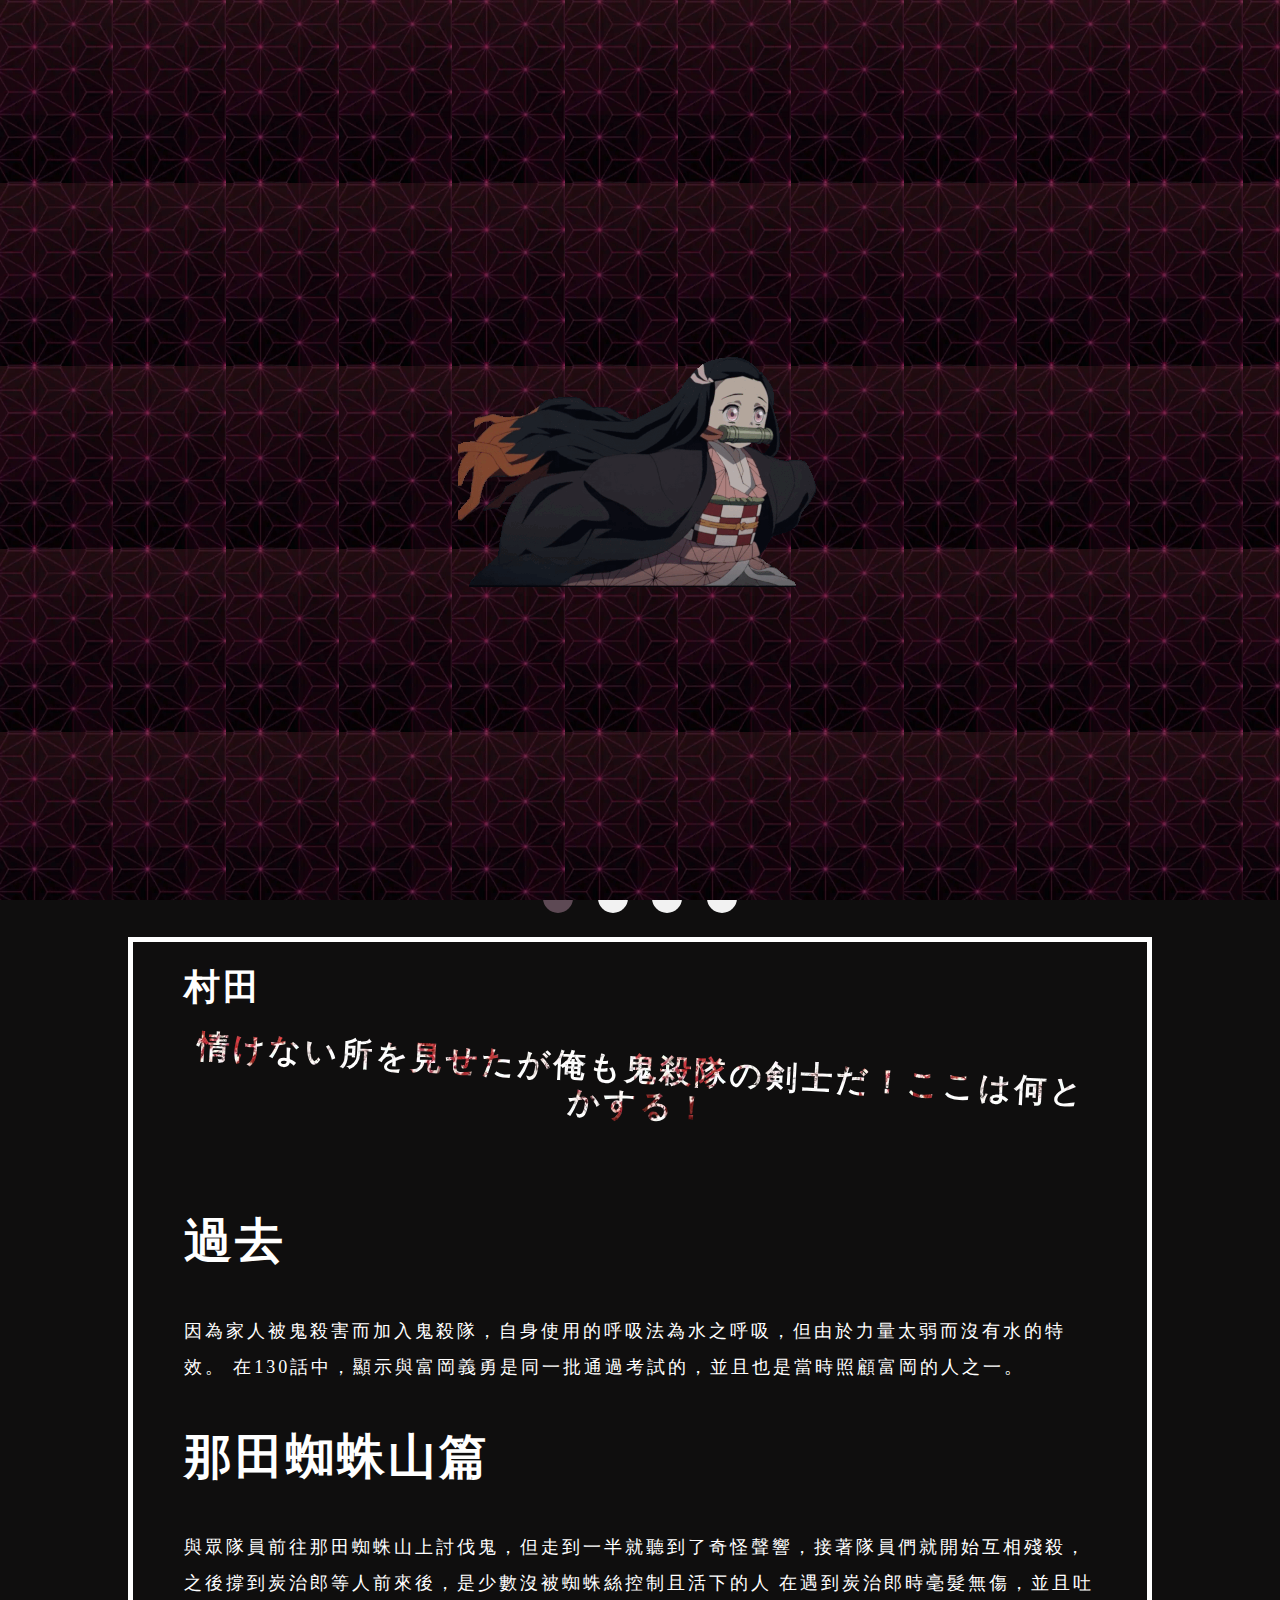
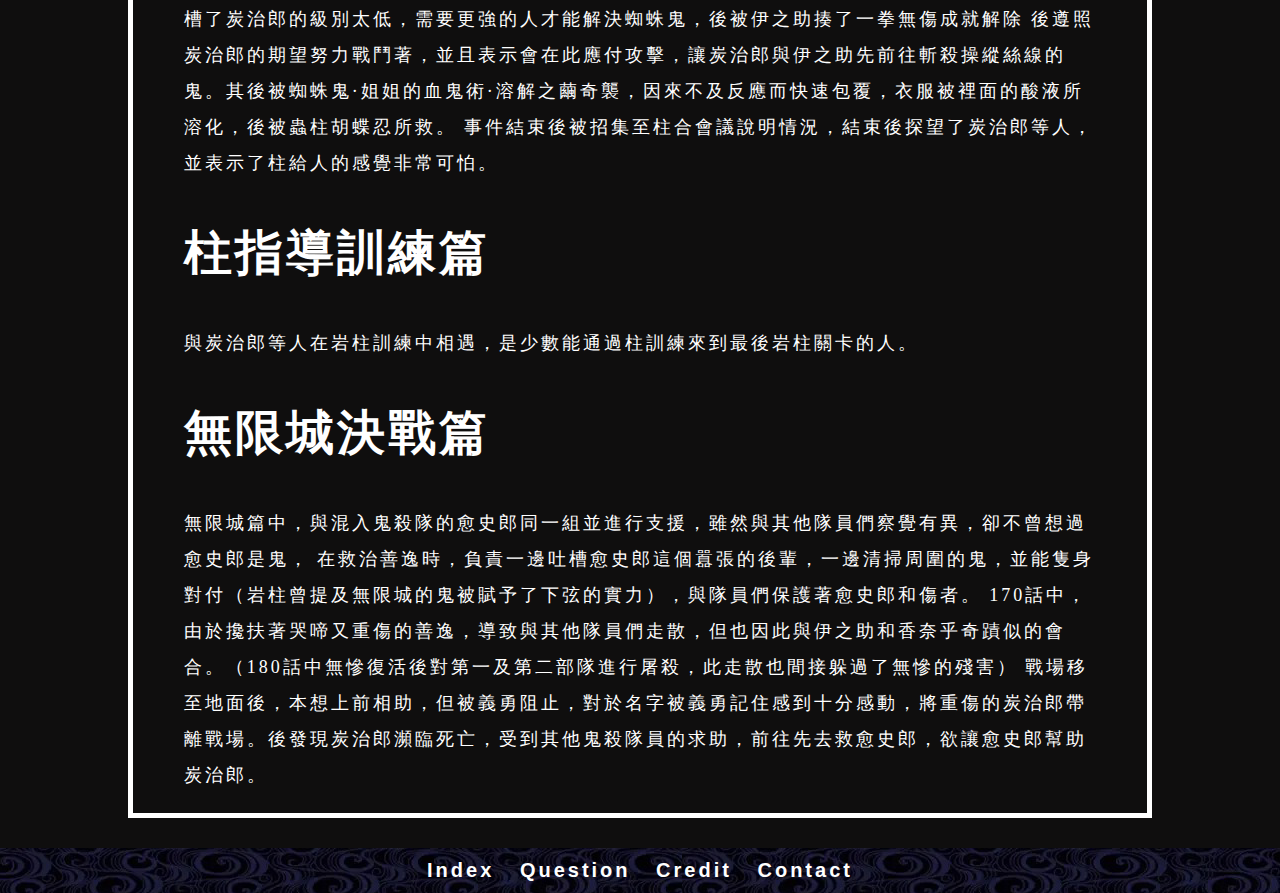
==== commit b8c24f4c: "optimization loading effect" ====
--- a/index.html
+++ b/index.html
@@ -10,10 +10,12 @@
     <script src="app.js" defer></script>
   </head>
 
-  <body onload="my_Function()">
-    <div id="loader"></div>
-
-    <div class="topNav">
+  <body>
+    <div id="loader">
+      <img src="./src/loading_netuko_run_transparent.gif" style="transform: scaleX(-1);" class="loading_netuko" alt="">
+    </div>
+
+    <div class="" id="topNav">
       <a href="./index.html"
         ><img src="./src/logo.png" alt="Logo" class="navLogo"
       /></a>
@@ -130,7 +132,7 @@
               香奈惠和忍起初不同意香奈乎加入鬼殺隊，但她將看過的花之呼吸學得有模有樣，並偷偷參加了選拔。
             </p>
 
-            <h2>鬼殺隊入隊篇</h2>
+            <h3>鬼殺隊入隊篇</h3>
             <p>
               與炭治郎在最終選拔中同樣存活的五人之一，當時身上並沒有沾到半點灰塵，也是其首次登場。
             </p>
--- a/CSS.css
+++ b/CSS.css
@@ -175,13 +175,48 @@
 #loader {
     position: fixed;
     width: 100%;
-    height: 100vh;
-    background-image: url(./src/loading.gif), url(./src/loading_bg.png);
-    background-position: center, unset;
-    background-repeat: no-repeat, repeat;
+    height: 100%;
+    /* background-image: url(./src/loading.gif), url(./src/loading_bg.png); */
+    background-image: url(./src/loading_bg.png);
+    background-position: unset;
+    background-repeat: repeat;
     z-index: 1000;
-}
-
+
+    display: flex;
+    align-items: center;
+    justify-content: center;
+
+}
+
+.loading_netuko {
+    -webkit-animation: laod 2000ms ease-in-out;
+    animation: laod 2200ms ease-in-out;
+}
+
+/* animation from  left to right*/
+@-webkit-keyframes fade {
+    from {
+        transform: scale(-0.5, 0.5);
+        margin-left: -30%;
+    }
+
+    to {
+        transform: scale(-1.5, 1.5);
+        margin-left: 30%;
+    }
+}
+
+@keyframes laod {
+    from {
+        transform: scale(-0.5, 0.5);
+        margin-left: -30%;
+    }
+
+    to {
+        transform: scale(-1.5, 1.5);
+        margin-left: 30%;
+    }
+}
 
 .character_img {
     display: none
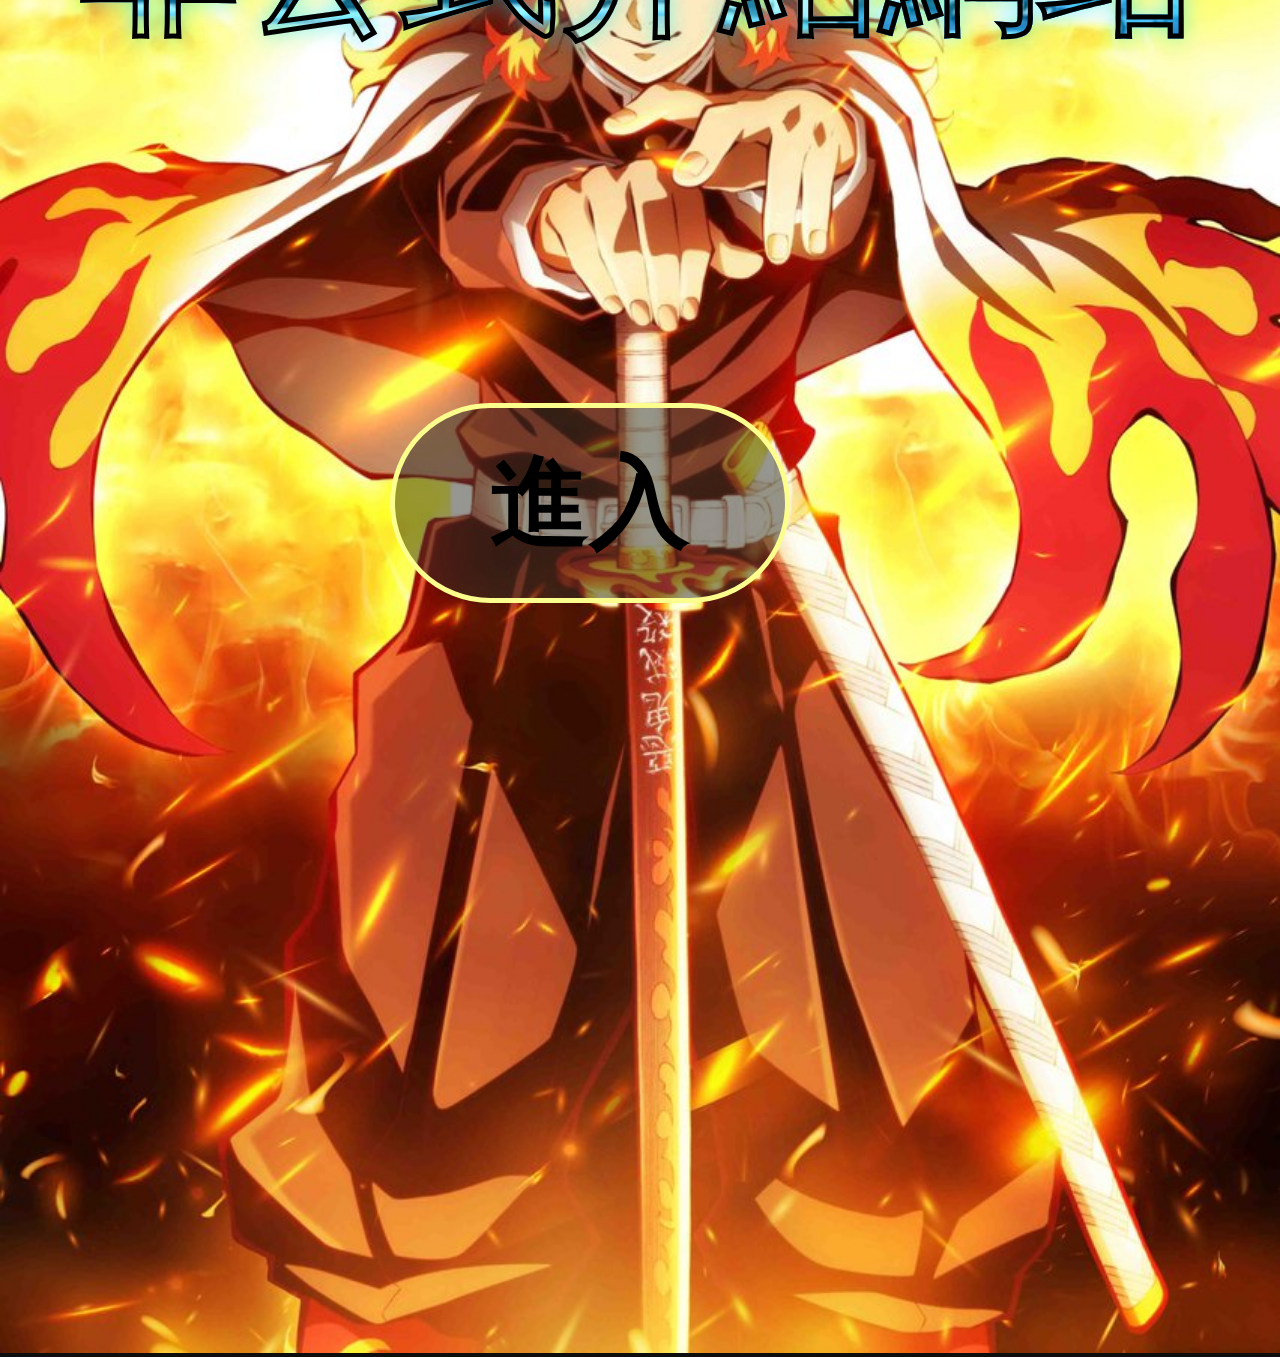
==== commit 130f0232: "Update whole project stricture, kyokyuu page, add credit page content. add index page" ====
--- a/index.html
+++ b/index.html
@@ -1,223 +1,26 @@
 <!DOCTYPE html>
+<html lang="en">
+<head>
+    <meta charset="UTF-8">
+    <meta name="viewport" content="width=device-width, initial-scale=1.0">
+    <title>鬼滅の刃　3006プロジェクト</title>
+    <link rel="stylesheet" href="./css/index.css" />
+    <link rel="stylesheet" href="./css/main.css" />
+    <script src="./js/index.js" defer></script>
+</head>
+<body>
+    <div class="notSupport">
+        <h1>鬼滅之刃 <br>非公式介紹網站</h1>
 
-<html lang="zh">
-  <head>
-    <meta charset="UTF-8" />
-    <title>鬼滅の刃 3006 プロジェクト</title>
-    <link rel="icon" href="src/logo.png" />
-
-    <link rel="stylesheet" href="CSS.css" />
-    <script src="app.js" defer></script>
-  </head>
-
-  <body>
-    <div id="loader">
-      <img src="./src/loading_netuko_run_transparent.gif" style="transform: scaleX(-1);" class="loading_netuko" alt="">
+        <a href="./html/character.html"><button>進入</button></a>
     </div>
 
-    <div class="" id="topNav">
-      <a href="./index.html"
-        ><img src="./src/logo.png" alt="Logo" class="navLogo"
-      /></a>
-
-      <nav>
-        <ul class="nav-links">
-          <li><a href="./index.html">Home</a></li>
-          <li><a href="./koukyuu.html">呼吸</a></li>
-          <li><a href="">?_?</a></li>
-          <li><a href="">Credit</a></li>
-          <li><a href="">Contact</a></li>
-        </ul>
-
-        <div class="smallNav">
-          <div class="line1"></div>
-          <div class="line1"></div>
-          <div class="line1"></div>
+    <div id="background">
+        <div class="title">
+            <h1>鬼滅之刃 <br>非公式介紹網站</h1>
         </div>
-      </nav>
+        <img src="./src/bg/index_cover1.jpg" alt="">
+        <a href="./html/character.html"><button class="enterBtn">進入</button></a>
     </div>
-
-    <div class="slideshow-container">
-      <div class="character_img fade">
-        <img src="./src/character_murada.png" />
-      </div>
-
-      <div class="character_img fade">
-        <img src="./src/character_ozaki.png" />
-      </div>
-
-      <div class="character_img fade">
-        <img src="./src/character_tuyurikanao.png" />
-      </div>
-
-      <div class="character_img fade">
-        <img src="./src/character_chuntaro.png" />
-      </div>
-      <a class="prev" onclick="plusSlides(-1 )">&#10094;</a>
-      <a class="next" onclick="plusSlides(1)">&#10095;</a>
-    </div>
-    <br />
-
-    <div style="text-align: center;">
-      <span class="slides_dot" onclick="currentSlide(1)"></span>
-      <span class="slides_dot" onclick="currentSlide(2)"></span>
-      <span class="slides_dot" onclick="currentSlide(3)"></span>
-      <span class="slides_dot" onclick="currentSlide(4)"></span>
-    </div>
-
-    <!-- Character Introduction Text -->
-    <div style="display: flex; justify-content: center;">
-      <div class="intro_container">
-        <!-- Intro content Start -->
-        <div class="intro_main fade" id="intro_murada">
-          <h1>村田</h1>
-          <div class="intro_speak">
-            情けない所を見せたが俺も鬼殺隊の剣士だ！ここは何とかする！
-          </div>
-          <div>
-            <h2>過去</h2>
-            <p>
-              因為家人被鬼殺害而加入鬼殺隊，自身使用的呼吸法為水之呼吸，但由於力量太弱而沒有水的特效。
-              在130話中，顯示與富岡義勇是同一批通過考試的，並且也是當時照顧富岡的人之一。
-            </p>
-
-            <h2>那田蜘蛛山篇</h2>
-            <p>
-              與眾隊員前往那田蜘蛛山上討伐鬼，但走到一半就聽到了奇怪聲響，接著隊員們就開始互相殘殺，之後撐到炭治郎等人前來後，是少數沒被蜘蛛絲控制且活下的人
-              在遇到炭治郎時毫髮無傷，並且吐槽了炭治郎的級別太低，需要更強的人才能解決蜘蛛鬼，後被伊之助揍了一拳無傷成就解除
-              後遵照炭治郎的期望努力戰鬥著，並且表示會在此應付攻擊，讓炭治郎與伊之助先前往斬殺操縱絲線的鬼。其後被蜘蛛鬼·姐姐的血鬼術·溶解之繭奇襲，因來不及反應而快速包覆，衣服被裡面的酸液所溶化，後被蟲柱胡蝶忍所救。
-              事件結束後被招集至柱合會議說明情況，結束後探望了炭治郎等人，並表示了柱給人的感覺非常可怕。
-            </p>
-
-            <h2>柱指導訓練篇</h2>
-            <p>
-              與炭治郎等人在岩柱訓練中相遇，是少數能通過柱訓練來到最後岩柱關卡的人。
-            </p>
-
-            <h2>無限城決戰篇</h2>
-            <p>
-              無限城篇中，與混入鬼殺隊的愈史郎同一組並進行支援，雖然與其他隊員們察覺有異，卻不曾想過愈史郎是鬼，
-              在救治善逸時，負責一邊吐槽愈史郎這個囂張的後輩，一邊清掃周圍的鬼，並能隻身對付（岩柱曾提及無限城的鬼被賦予了下弦的實力），與隊員們保護著愈史郎和傷者。
-              170話中，由於攙扶著哭啼又重傷的善逸，導致與其他隊員們走散，但也因此與伊之助和香奈乎奇蹟似的會合。（180話中無慘復活後對第一及第二部隊進行屠殺，此走散也間接躲過了無慘的殘害）
-              戰場移至地面後，本想上前相助，但被義勇阻止，對於名字被義勇記住感到十分感動，將重傷的炭治郎帶離戰場。後發現炭治郎瀕臨死亡，受到其他鬼殺隊員的求助，前往先去救愈史郎，欲讓愈史郎幫助炭治郎。
-            </p>
-          </div>
-        </div>
-
-        <div class="intro_main fade" id="intro_ozaki">
-          <h1>尾崎</h1>
-          <div class="intro_speak">
-            駄目……こっちに来ないで……階級が上の人を連れて来て！！
-            そうじゃないとみんな殺してしまう！！お願い……お願い！！
-          </div>
-          <div>
-            <p>
-              與數名隊員遭到蜘蛛媽媽的絲線操縱自相殘殺。
-              在竈門炭治郎與嘴平伊之助出現之時，因不想再傷害到他人以及承受身上的痛苦，淚流滿面請求對方將自己殺掉，並告訴兩人去找更高階級的人來，否則會越來越慘重。
-              由於被蜘蛛媽媽操縱，自身的實力比平時還要強許多，但即使身體骨折也被強制使出動作，長時間忍受著手腳各處之痛。
-              在炭治郎利用線將自己丟至樹上，將絲線纏繞擺脫控制後感到意外，但隨即遭到蜘蛛媽媽連同自己和其他隊員的頭部扭斷。
-              其死亡引出了原先平靜的炭治郎的憤怒，對於輕易奪取人命的行為感到氣憤。
-            </p>
-          </div>
-        </div>
-
-        <div class="intro_main fade" id="intro_kanao">
-          <h1>栗花落 カナヲ</h1>
-          <div class="intro_speak">花の呼吸 終ノ型 彼岸朱眼</div>
-          <div>
-            <h2>過去</h2>
-            <p>
-              幼時過著飽受虐待的日子，但因視覺敏銳而得以避開不被打到自身要害，也因此不敢輕易表達自身的情感，後被販賣並被胡蝶香奈惠及胡蝶忍所救。
-              不擅長做主，但從香奈惠那兒學到了擲硬幣決定事情的方法。在香奈惠被鬼殺害後，因為在葬禮上哭不出來而自責了許久。
-              香奈惠和忍起初不同意香奈乎加入鬼殺隊，但她將看過的花之呼吸學得有模有樣，並偷偷參加了選拔。
-            </p>
-
-            <h3>鬼殺隊入隊篇</h3>
-            <p>
-              與炭治郎在最終選拔中同樣存活的五人之一，當時身上並沒有沾到半點灰塵，也是其首次登場。
-            </p>
-
-            <h2>那田蜘蛛山篇</h2>
-            <p>
-              篇末與鬼殺隊的隱部隊前往山中搜救，並擔任隱的指揮者，遵照上級命令活捉了炭治郎與禰豆子，用一腳就將重傷的炭治郎踹到昏迷。
-            </p>
-
-            <h2>柱眾審判篇</h2>
-            <p>
-              於炭治郎等人在蝴蝶屋休養時協助進行機能恢復訓練，在炭治郎完成訓練後向香奈乎道別，並且以擲硬幣為賭注，希望香奈乎能依照自己的意志行動，對於炭治郎的舉動感到驚訝，在炭治郎的影響下也慢慢改變。
-            </p>
-
-            <h2>遊廓潛入作戰篇</h2>
-            <p>
-              遵照了自己的意志，與炭治郎成功阻止了音柱宇髓天元帶走葵。
-              在炭治郎被帶回蝴蝶屋治療後的兩個月，是第一個發現炭治郎清醒的人。
-              發現炭治郎清醒後落淚，並靜靜坐在炭治郎旁邊一陣子。把盤子摔落在地而不管不顧，後被前來探望的後藤稍微教訓了一下，告知與階級無關，由於大家很擔心的緣故，應該快點通知大家炭治郎清醒的消息。在病房內變得熱鬧後，炭治郎因放心而睡著，由於眾人太過騷亂而主動出聲讓大家安靜一些。（一周後炭治郎康復）
-            </p>
-
-            <h2>柱指導訓練篇</h2>
-            <p>
-              在胡蝶忍回來蝴蝶屋後前來探訪忍，當時正準備前往風柱處進行訓練，
-              得知忍沒有參加這次指導後有些沮喪，並對忍表示自己想和師傅練習，這讓忍覺得很欣慰。
-              後被忍告知了如何殺死殺害姐姐胡蝶香奈惠的鬼的方法。
-            </p>
-
-            <h2>無限城決戰篇</h2>
-            <h3>香奈乎&伊之助 vs.上弦之貳·童磨</h3>
-            <p>
-              進入無限城後目睹了恩人胡蝶忍被上弦之貳童磨殺害並吸收，與伊之助合力對抗童磨，被童磨認為實力超過了蟲柱胡蝶忍。
-              在童磨因胡蝶忍留在體內的劇毒發作之後，使用了「花之呼吸·終之型·彼岸朱眼」看穿了童磨的血鬼術，並和伊之助協力將其斬首，但右眼也因此失明。
-              將童磨擊敗後找到了忍的髮飾，回想起兩位義姐後落淚。隨後攙扶著同樣淚流滿面的伊之助前往其他戰場中。
-              其後與伊之助同村田和善逸奇蹟似會面，無限城崩塌前夕感受到劇烈的震動，採以備戰姿態。
-            </p>
-
-            <h3>眾人vs.鬼王·鬼舞辻無慘</h3>
-            <p>
-              柱與無慘交戰時，與伊之助和善逸使用了愈史郎的血鬼術隱身參戰，在符咒被無慘切開後出現（此時香奈乎的髮飾已換成了忍的），後與三人持續使用伊之助撿來的符咒隱身戰鬥。
-              在無慘爆發後成為唯一的輕傷者，但由於恐懼而無法移動雙腿，在要被無慘攻擊時，被炭治郎所救，後被託付給隱的成員照顧。
-            </p>
-
-            <h3>鬼王</h3>
-            <p>
-              看見鬼化的炭治郎與禰豆子糾纏的場景，回想到忍為防止禰豆子變回人失敗，給自己多一份的備份藥，意識到自己還留有一隻眼的意義，隨即再次使用了彼岸朱眼，身體被炭治郎刺穿後同時為炭治郎注射了能變回人的藥物。
-            </p>
-          </div>
-        </div>
-
-        <div class="intro_main fade" id="intro_chutaro">
-          <h1>うこぎ／チュン太郎</h1>
-          <div class="intro_speak">ちゅ！ちゅ！ちゅ！ちゅ！</div>
-          <div>
-            <ul style="list-style-type: square; margin-left: 2em;">
-              <li>鬼殺隊所屬的鎹雀。</li>
-              <li>善逸的鎹雀，本名五加木（うこぎ）。</li>
-              <li>被善逸取名為啾太郎（チュン太郎），負責傳達任務給善逸。</li>
-              <li>因家人被鬼殺死而加入的鬼殺隊鬼連麻雀也不放過</li>
-              <li>由於不會說人話而無法傳達給善逸，但能跟炭治郎溝通。</li>
-              <li>
-                常常被善逸的行為困擾著，有時也會與善逸吵架，用嘴攻擊善逸的手。
-              </li>
-              <li>
-                在那田蜘蛛山時，當善逸感到害怕時飛往其頭上，並且在善逸遇上蜘蛛鬼哥哥時，沒有飛走，而是躲進了善逸的衣中，陪伴著善逸。後來幫前來支援的蟲柱胡蝶忍指引善逸的所在地。
-              </li>
-            </ul>
-          </div>
-        </div>
-        <!-- Intro content END -->
-      </div>
-    </div>
-
-    <!-- back to top button -->
-    <button onclick="backToTop()" id="backToTopBtn">Top</button>
-
-    <footer>
-      <div class="ft_btn">
-        <ul class="ft_list">
-          <li class="ft_Item"><a href="./index.html">Index</a></li>
-          <li class="ft_Item"><a href="#">Question</a></li>
-          <li class="ft_Item"><a href="#">Credit</a></li>
-          <li class="ft_Item"><a href="#">Contact</a></li>
-        </ul>
-      </div>
-    </footer>
-  </body>
-</html>
+</body>
+</html>--- a/css/index.css
+++ b/css/index.css
@@ -0,0 +1,104 @@
+body {
+    margin: 0;
+    padding: 0;
+    overflow: hidden;
+
+    background-color: #000;
+}
+
+img {
+    width: 100%;
+    z-index: 0;
+}
+
+.title {
+    position: absolute;
+    top: 5%;
+    width: 100%;
+
+    text-align: center;
+    font-size: 80px;
+    font-family: yuShi;
+
+    background: url(../src/texture/water_texture.png);
+    background-position: center;
+    background-size: 200%;
+    -webkit-background-clip: text;
+    color: transparent;
+
+    text-shadow: 0px 0px 20px rgba(18,233,255,0.5);
+    -webkit-text-stroke: 0.025px black;
+}
+
+.enterBtn {
+    position: absolute;
+    left: 50%;
+    top: 50%;
+    z-index: 100;
+
+    width: 400px;
+    height: 200px;
+
+    transform: translate(-250px, -50px);
+
+    border: 5px solid rgb(251, 253, 141);
+    border-radius: 100px;
+    background-color: rgba(48, 45, 38, 0.5);
+
+    font-size: 100px;
+    font-family: yuShi;
+    font-weight: bold;
+    
+    
+}
+
+.enterBtn:hover{
+    transition-duration: 500ms;
+
+    border-style: dashed;
+    background-color: rgba(132, 24, 10, 0.5);
+}
+
+#background {
+    width: 100%;
+    position: absolute;
+    /* transform: translateY(-500px); */
+    /* transform: translateX(-30px); */
+    /* transform: translateY(-50%); */
+
+    top: -50%;
+}
+
+.notSupport {
+    /* display: none; */
+    border: 2px solid rgba(132, 24, 10, 0.5);
+    background-color: rgba(48, 45, 38, 0.5);
+
+    margin: 20px;
+    font-family: yuShi;
+}
+
+.notSupport button {
+    width: 50%;
+    height: 50px;
+    font-size: 30px;
+
+    margin-top: 20px;
+    margin-bottom: 20px;
+}
+
+.notSupport h1 {
+    margin-top: 20px;
+
+    font-size: 50px;
+}
+
+@media screen and (max-width:1200px) {
+    #background {
+        display: none;
+    }
+
+    .notSupport {
+        display: block;
+    }
+}--- a/css/main.css
+++ b/css/main.css
@@ -0,0 +1,394 @@
+:root {
+    --color1: #5d4954;
+    --color2: #6C57F2;
+    --color3: #6452D9;
+    --color4: #9591F2;
+    --color5: #0F0E0E;
+    /* background */
+}
+
+@font-face {
+    font-family: tetai;
+    src: url(../font/tetai-2.ttf);
+}
+
+@font-face {
+    /* 源流明體 */
+    font-family: zh_content01;
+    src: url(../font/GenRyuMin-H.ttc)
+}
+
+@font-face {
+    /* 魚石行書 */
+    font-family: yuShi;
+    src: url(../font/YuShiXingShu-2.ttf);
+}
+
+@font-face {
+    /* KSW栄泉お試し教育漢字 */
+    font-family: Ksweisentrial;
+    src: url(../font/Ksweisentrial-0-2.ttf);
+}
+
+@font-face {
+    /* seto font */
+    font-family: seto;
+    src: url(../font/setofont.ttf);
+}
+
+* {
+    margin: 0px;
+    padding: 0px;
+    box-sizing: border-box;
+
+    /* font-family: tetai; */
+}
+
+body {
+    background: url(../src/bg/background_fujinohana.png);
+    background-repeat: no-repeat;
+    background-position: center;
+    background-size: 60%;
+    background-attachment: fixed;
+    /* background: url(./src/ep11_bg.png);
+    background-repeat: no-repeat;
+    background-size: cover; */
+
+    background-color: var(--color5);
+
+    text-align: center;
+    color: white;
+
+    /* font-family: ; */
+}
+
+html {
+    scroll-behavior: smooth;
+}
+
+html,
+body {
+    width: 100%;
+    height: 100%;
+    margin: 0px;
+    padding: 0px;
+    text-align: center;
+}
+
+/* NAV Bar CSS Start*/
+
+.topNav {
+    position: fixed;
+    top: 0;
+    width: 100%;
+
+    height: 100px;
+
+    background-color: var(--color1);
+    background-image: url(../src/bg/fujinohana01.png);
+
+    z-index: 100;
+}
+
+.navLogo {
+    background: url(../src/utility/logo.png);
+    background-repeat: no-repeat;
+    height: 80px;
+
+    float: left;
+
+    margin-top: 10px;
+    margin-bottom: 10px;
+    margin-left: 150px;
+}
+
+nav {
+    float: none;
+    margin-right: 150px;
+}
+
+.nav-links ul {
+    margin: 0;
+    padding: 0;
+    list-style: none;
+}
+
+.nav-links li {
+    display: inline-block;
+    margin-left: 80px;
+    padding-top: 35px;
+
+    position: relative;
+}
+
+.nav-links a {
+    color: white;
+    text-decoration: none;
+    text-transform: uppercase;
+    font-family: Yushi ;
+    font-size: xx-large;
+}
+
+.nav-links a:hover {
+    color: var(--color4);
+}
+
+.nav-links a::after {
+    content: '';
+    display: block;
+    height: 5px;
+    width: 100%;
+    background-color: var(--color4);
+
+    left: 50%;
+
+    position: absolute;
+    width: 0px;
+    left: 50%;
+
+    transition: all ease-in-out 250ms;
+}
+
+.nav-links a:hover::after {
+    width: 100%;
+    left: 0%;
+}
+
+/*right side of the Navbar*/
+.smallNav {
+    float: right;
+    display: none;
+    cursor: pointer;
+}
+
+.smallNav div {
+    width: 30px;
+    height: 3px;
+    background-color: white;
+    margin: 5px;
+}
+
+@media screen and (max-width:1200px) {
+    .smallNav {
+        margin: 30px 0 0 0;
+    }
+
+    .nav-links li {
+        margin: 30px 20px;
+    }
+
+    .nav-links {
+        position: absolute;
+        right: 0px;
+        height: 90vh;
+        top: 100px;
+        background-image: url(../src/bg/fujinohana01.png);
+        display: flex;
+        flex-direction: column;
+        width: 25%;
+        transform: translateX(100%);
+        transition: transform 0.5s ease-in;
+    }
+
+    .smallNav {
+        display: block;
+    }
+
+}
+
+.nav-active {
+
+    transform: translateX(0%);
+}
+
+/* NAV Bar Css END */
+
+/*Loading page*/
+#loader {
+    top: 0;
+
+    position: fixed;
+    width: 100%;
+    height: 100%;
+    /* background-image: url(.././src/loading.gif), url(.././src/loading_bg.png); */
+    background-image: url(../src/bg/loading_bg.png);
+    /* background-position: center; */
+    background-repeat: repeat;
+    z-index: 1000;
+
+    display: flex;
+    align-items: center;
+    justify-content: center;
+
+    -webkit-animation: laod_div 2000ms ease-in-out;
+    animation: laod_div 2200ms ease-in-out;
+}
+
+.loading_netuko {
+    -webkit-animation: laod 2000ms ease-in-out;
+    animation: laod 2200ms ease-in-out;
+}
+
+/* animation from  left to right*/
+@-webkit-keyframes fade {
+    from {
+        transform: scale(-0.5, 0.5);
+        margin-left: -40%;
+    }
+
+    to {
+        transform: scale(-1.5, 1.5);
+        margin-left: 10%;
+    }
+}
+
+@keyframes laod {
+    from {
+        transform: scale(-0.5, 0.5);
+        margin-left: -40%;
+    }
+
+    to {
+        transform: scale(-1.5, 1.5);
+        margin-left: 10%;
+    }
+}
+
+@keyframes laod_div {
+    from {
+    }
+
+    90% {
+        opacity: 1;
+    }
+    
+    100%{
+        opacity: 0;
+    }
+}
+
+
+/* back to top button */
+#backToTopBtn {
+    /* Ref: https://www.w3schools.com/howto/howto_js_scroll_to_top.asp */
+    /* default none, scoll to show */
+    display: none;
+
+    /* opacity: 0; */
+
+    /* position */
+    position: fixed;
+    bottom: 50px;
+    right: 50px;
+
+    z-index: 99;
+    /* not overlap */
+    border: none;
+    /* clear border */
+    outline: none;
+    /* clear outline */
+
+    background-color: var(--color1);
+    color: white;
+    cursor: pointer;
+    padding: 15px;
+    border-radius: 90px;
+
+    font-size: xx-large;
+    font-weight: bold;
+    text-align: center;
+
+    transition-duration: 2s;
+}
+
+#backToTopBtn:hover {
+    background-color: #624dbf;
+}
+
+.ft_list,
+.ft_Item {
+    margin: 10px;
+    font-size: 20px;
+    text-align: center;
+    list-style: none;
+
+    display: inline;
+}
+
+#container {
+    position: relative;
+    width: 100%;
+    min-height: 100%;
+    padding-top: 150px;
+    padding-bottom: 150px;
+}
+
+/* Footer */
+.ft_btn {
+    display: flex;
+    margin: auto;
+}
+
+footer {
+    width: 100%;
+    height: 50px;
+    position: absolute;
+    bottom: 0;
+    
+    margin-top: 10px;
+    /* height: 5%; */
+
+    display: flex;
+    justify-content: center;
+
+    background-color: var(--color1);
+    background-image: url(../src/bg/fujinohana02.png);
+
+}
+
+footer a {
+    color: white;
+    text-decoration: none;
+    letter-spacing: 3px;
+    font-weight: bold;
+    font-size: 20px;
+}
+
+
+.ft_Item {
+    font-family: Arial, Helvetica, sans-serif ;
+    position: relative;
+}
+
+.ft_list a::after {
+    content: "";
+    display: block;
+    height: 5px;
+    width: 100%;
+
+    background-color: var(--color4);
+
+    left: 50%;
+
+    position: absolute;
+    width: 0px;
+
+    transition: all ease-in-out 250ms;
+}
+
+.ft_list a:hover::after {
+    width: 100%;
+    left: 0%;
+}
+
+@media screen and (max-width: 1200px) {
+
+    .next,
+    .prev {
+        display: none;
+    }
+
+    .intro_container {
+        width: 90%;
+    }
+}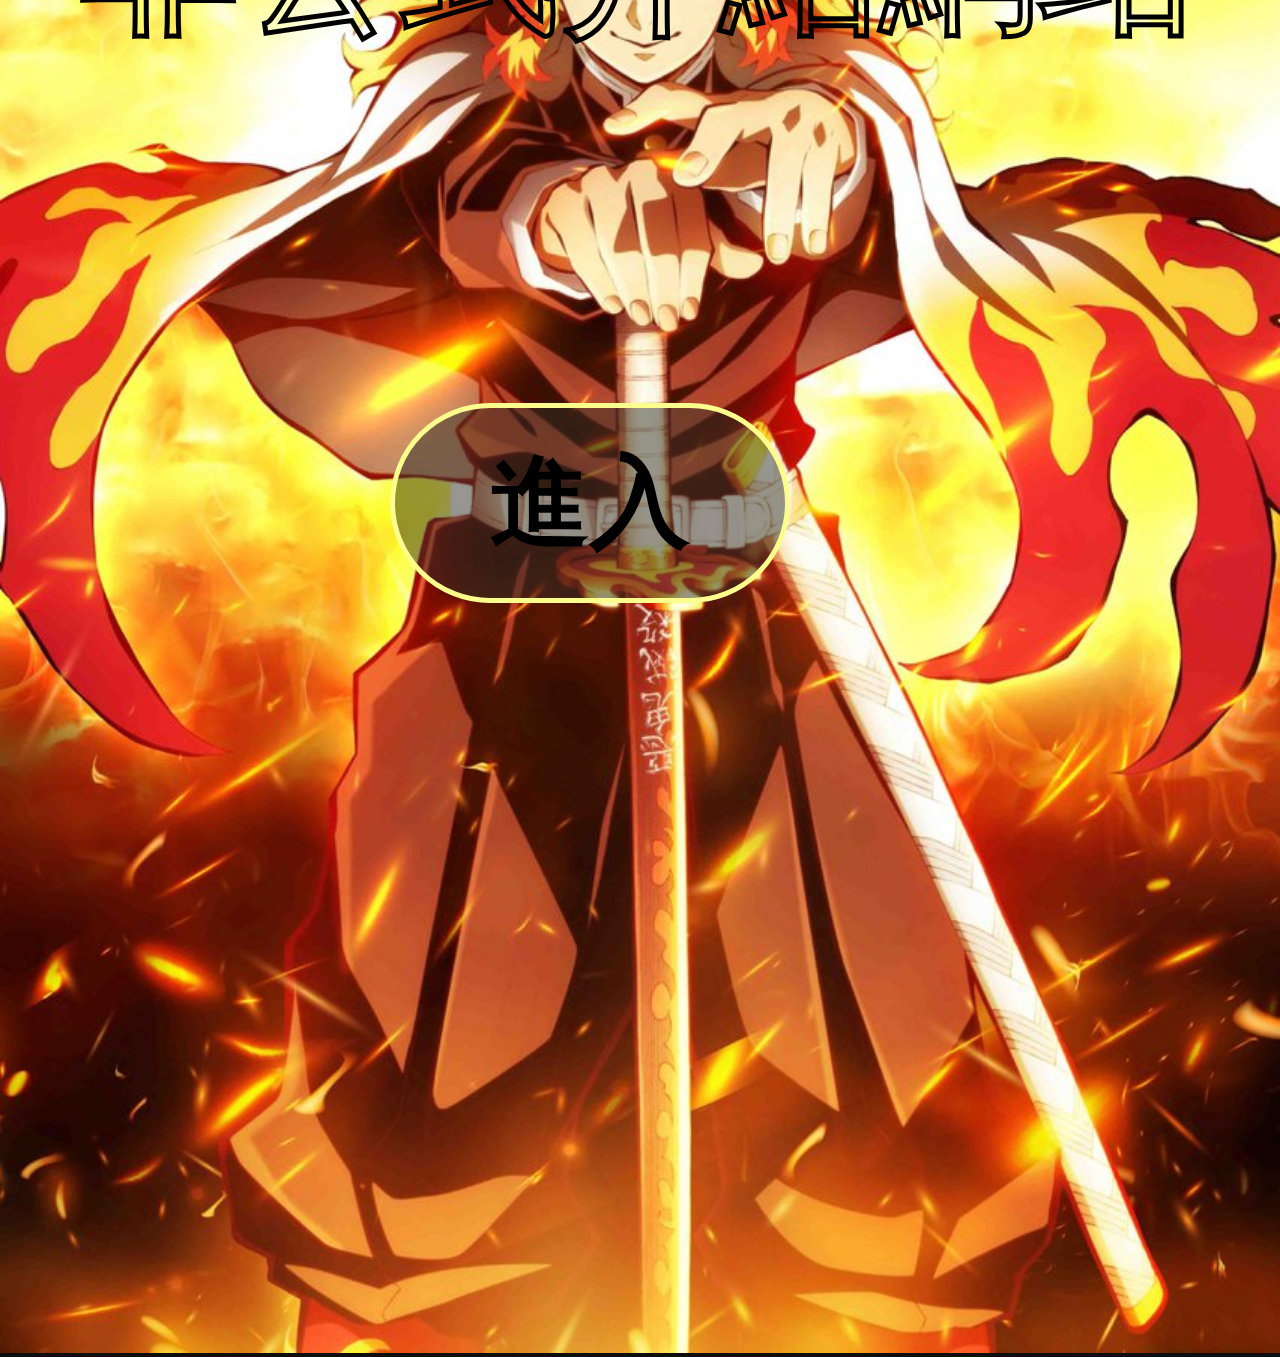
==== commit d6eaf78f: "Merge branch 'master' of https://github.com/kmcazee/VTC_ITE3006Project" ====
--- a/index.html
+++ b/index.html
@@ -1,18 +1,26 @@
 <!DOCTYPE html>
 <html lang="en">
+
 <head>
     <meta charset="UTF-8">
     <meta name="viewport" content="width=device-width, initial-scale=1.0">
+    <link rel="icon" href="./src/utility/logo.png" />
     <title>鬼滅の刃　3006プロジェクト</title>
     <link rel="stylesheet" href="./css/index.css" />
     <link rel="stylesheet" href="./css/main.css" />
     <script src="./js/index.js" defer></script>
 </head>
+
 <body>
+
+    <audio controls autoplay>
+        <source src="https://www.mboxdrive.com/13.%20%E5%86%A8%E5%B2%A1%E7%BE%A9%E5%8B%87%E3%81%AE%E3%83%86%E3%83%BC%E3%83%9E%E3%80%9C%E7%82%AD%E6%B2%BB%E9%83%8E%E3%81%AE%E6%88%A6%E3%81%84%E3%80%9C%E9%AC%BC%E6%AE%BA%E9%9A%8A.mp3" type="audio/mpeg">
+      </audio>
+
     <div class="notSupport">
         <h1>鬼滅之刃 <br>非公式介紹網站</h1>
 
-        <a href="./html/character.html"><button>進入</button></a>
+        <a href="./html/introduction.html"><button>進入</button></a>
     </div>
 
     <div id="background">
@@ -20,7 +28,8 @@
             <h1>鬼滅之刃 <br>非公式介紹網站</h1>
         </div>
         <img src="./src/bg/index_cover1.jpg" alt="">
-        <a href="./html/character.html"><button class="enterBtn">進入</button></a>
+        <a href="./html/introduction.html"><button class="enterBtn">進入</button></a>
     </div>
 </body>
+
 </html>--- a/css/index.css
+++ b/css/index.css
@@ -6,11 +6,18 @@
     background-color: #000;
 }
 
+/* background image */
 img {
     width: 100%;
     z-index: 0;
 }
 
+/* audio is background music, should not be seen */
+audio {
+    display: none;
+}
+
+/* Title of website */
 .title {
     position: absolute;
     top: 5%;
@@ -20,16 +27,17 @@
     font-size: 80px;
     font-family: yuShi;
 
-    background: url(../src/texture/water_texture.png);
+    background: url(../src/texture/dark.png);
     background-position: center;
-    background-size: 200%;
+    background-size: 12%;
     -webkit-background-clip: text;
     color: transparent;
 
-    text-shadow: 0px 0px 20px rgba(18,233,255,0.5);
+    /*text-shadow: 0px 0px 20px rgba(18, 233, 255, 0.5);*/
     -webkit-text-stroke: 0.025px black;
 }
 
+/* Button to enter the main website */
 .enterBtn {
     position: absolute;
     left: 50%;
@@ -48,17 +56,19 @@
     font-size: 100px;
     font-family: yuShi;
     font-weight: bold;
-    
-    
+
+
 }
 
-.enterBtn:hover{
+/* effect of entering button */
+.enterBtn:hover {
     transition-duration: 500ms;
 
     border-style: dashed;
     background-color: rgba(132, 24, 10, 0.5);
 }
 
+/* backgrond button */
 #background {
     width: 100%;
     position: absolute;
@@ -69,6 +79,7 @@
     top: -50%;
 }
 
+/* show for responsive */
 .notSupport {
     /* display: none; */
     border: 2px solid rgba(132, 24, 10, 0.5);
--- a/css/main.css
+++ b/css/main.css
@@ -1,394 +1,331 @@
 :root {
-    --color1: #5d4954;
-    --color2: #6C57F2;
-    --color3: #6452D9;
-    --color4: #9591F2;
-    --color5: #0F0E0E;
-    /* background */
+  --color1: #5d4954;
+  --color2: #6c57f2;
+  --color3: #6452d9;
+  --color4: #9591f2;
+  --color5: #0f0e0e;
+  /* background */
 }
 
 @font-face {
-    font-family: tetai;
-    src: url(../font/tetai-2.ttf);
+  font-family: tetai;
+  src: url(../font/tetai-2.ttf);
 }
 
 @font-face {
-    /* 源流明體 */
-    font-family: zh_content01;
-    src: url(../font/GenRyuMin-H.ttc)
+  /* 魚石行書 */
+  font-family: yuShi;
+  src: url(../font/YuShiXingShu-2.ttf);
 }
 
 @font-face {
-    /* 魚石行書 */
-    font-family: yuShi;
-    src: url(../font/YuShiXingShu-2.ttf);
+  /*衡山毛筆フォント草書*/
+  font-family: Kouzan;
+  src: url(../font/KouzanMouhituFontOTF.otf);
 }
 
 @font-face {
-    /* KSW栄泉お試し教育漢字 */
-    font-family: Ksweisentrial;
-    src: url(../font/Ksweisentrial-0-2.ttf);
-}
-
-@font-face {
-    /* seto font */
-    font-family: seto;
-    src: url(../font/setofont.ttf);
+  /*はんなり明朝*/
+  font-family: Hannari;
+  src: url(../font/Hannari.otf);
 }
 
 * {
-    margin: 0px;
-    padding: 0px;
-    box-sizing: border-box;
-
-    /* font-family: tetai; */
+  margin: 0px;
+  padding: 0px;
+  box-sizing: border-box;
+}
+
+img {
+  object-fit: contain;
 }
 
 body {
-    background: url(../src/bg/background_fujinohana.png);
-    background-repeat: no-repeat;
-    background-position: center;
-    background-size: 60%;
-    background-attachment: fixed;
-    /* background: url(./src/ep11_bg.png);
+  background: url(../src/bg/background_fujinohana.png);
+  background-repeat: no-repeat;
+  background-position: center;
+  background-size: 60%;
+  background-attachment: fixed;
+  /* background: url(./src/ep11_bg.png);
     background-repeat: no-repeat;
     background-size: cover; */
 
-    background-color: var(--color5);
-
-    text-align: center;
-    color: white;
-
-    /* font-family: ; */
+  background-color: var(--color5);
+
+  text-align: center;
+  color: white;
+
+  font-family: tetai, yuShi, Kouzan;
+
+  /* font-family: ; */
 }
 
 html {
-    scroll-behavior: smooth;
+  scroll-behavior: smooth;
 }
 
 html,
 body {
-    width: 100%;
-    height: 100%;
-    margin: 0px;
-    padding: 0px;
-    text-align: center;
+  width: 100%;
+  height: 100%;
+  margin: 0px;
+  padding: 0px;
+  text-align: center;
 }
 
 /* NAV Bar CSS Start*/
 
 .topNav {
-    position: fixed;
-    top: 0;
-    width: 100%;
-
-    height: 100px;
-
-    background-color: var(--color1);
+  position: fixed;
+  top: 0;
+  width: 100%;
+  height: 100px;
+
+  background-color: var(--color1);
+  background-image: url(../src/bg/fujinohana01.png);
+
+  z-index: 100;
+}
+
+.navLogo {
+  background: url(../src/utility/logo.png);
+  background-repeat: no-repeat;
+  height: 80px;
+
+  float: left;
+
+  margin-top: 10px;
+  margin-bottom: 10px;
+  margin-left: 150px;
+}
+
+nav {
+  float: none;
+  margin-right: 50px;
+}
+
+.nav-links ul {
+  margin: 0;
+  padding: 0;
+  list-style: none;
+}
+
+.nav-links li {
+  display: inline-block;
+  margin-left: 30px;
+  padding-top: 35px;
+
+  position: relative;
+}
+
+.nav-links a {
+  color: white;
+  text-decoration: none;
+  text-transform: uppercase;
+  font-family: Yushi;
+  font-size: xx-large;
+}
+
+.nav-links a:hover {
+  color: var(--color4);
+}
+
+/* color underline  */
+.nav-links a::after {
+  content: "";
+  display: block;
+  height: 5px;
+  width: 0px;
+  background-color: var(--color4);
+
+  position: absolute;
+  left: 50%;
+  transition: all ease-in-out 250ms;
+}
+
+.nav-links a:hover::after {
+  width: 100%;
+  left: 0%;
+}
+
+/*right side of the Navbar*/
+.sideNav {
+  float: right;
+  display: none;
+  cursor: pointer;
+}
+
+.sideNav div {
+  width: 30px;
+  height: 3px;
+  background-color: white;
+  margin: 5px;
+}
+
+/* When the screen less than 1200px Navbar change to Sidebar */
+@media screen and (max-width: 1200px) {
+  .sideNav {
+    margin: 30px;
+  }
+
+  .sideNav {
+    display: block;
+  }
+
+  .nav-links li {
+    margin: 15px 20px;
+  }
+
+  .nav-links {
+    position: absolute;
+    right: 0px;
+    height: 90vh;
+    top: 100px;
     background-image: url(../src/bg/fujinohana01.png);
-
-    z-index: 100;
-}
-
-.navLogo {
-    background: url(../src/utility/logo.png);
-    background-repeat: no-repeat;
-    height: 80px;
-
-    float: left;
-
-    margin-top: 10px;
-    margin-bottom: 10px;
-    margin-left: 150px;
-}
-
-nav {
-    float: none;
-    margin-right: 150px;
-}
-
-.nav-links ul {
-    margin: 0;
-    padding: 0;
-    list-style: none;
-}
-
-.nav-links li {
-    display: inline-block;
-    margin-left: 80px;
-    padding-top: 35px;
-
-    position: relative;
-}
-
-.nav-links a {
-    color: white;
-    text-decoration: none;
-    text-transform: uppercase;
-    font-family: Yushi ;
-    font-size: xx-large;
-}
-
-.nav-links a:hover {
-    color: var(--color4);
-}
-
-.nav-links a::after {
-    content: '';
-    display: block;
-    height: 5px;
-    width: 100%;
-    background-color: var(--color4);
-
-    left: 50%;
-
-    position: absolute;
-    width: 0px;
-    left: 50%;
-
-    transition: all ease-in-out 250ms;
-}
-
-.nav-links a:hover::after {
-    width: 100%;
-    left: 0%;
-}
-
-/*right side of the Navbar*/
-.smallNav {
-    float: right;
-    display: none;
-    cursor: pointer;
-}
-
-.smallNav div {
-    width: 30px;
-    height: 3px;
-    background-color: white;
-    margin: 5px;
-}
-
-@media screen and (max-width:1200px) {
-    .smallNav {
-        margin: 30px 0 0 0;
-    }
-
-    .nav-links li {
-        margin: 30px 20px;
-    }
-
-    .nav-links {
-        position: absolute;
-        right: 0px;
-        height: 90vh;
-        top: 100px;
-        background-image: url(../src/bg/fujinohana01.png);
-        display: flex;
-        flex-direction: column;
-        width: 25%;
-        transform: translateX(100%);
-        transition: transform 0.5s ease-in;
-    }
-
-    .smallNav {
-        display: block;
-    }
-
+    display: flex;
+    flex-direction: column;
+    width: 25%;
+    transform: translateX(100%);
+    transition: transform 0.5s ease-in;
+    overflow-y: scroll;
+  }
 }
 
 .nav-active {
-
-    transform: translateX(0%);
+  transform: translateX(0%);
 }
 
 /* NAV Bar Css END */
-
-/*Loading page*/
-#loader {
-    top: 0;
-
-    position: fixed;
-    width: 100%;
-    height: 100%;
-    /* background-image: url(.././src/loading.gif), url(.././src/loading_bg.png); */
-    background-image: url(../src/bg/loading_bg.png);
-    /* background-position: center; */
-    background-repeat: repeat;
-    z-index: 1000;
-
-    display: flex;
-    align-items: center;
-    justify-content: center;
-
-    -webkit-animation: laod_div 2000ms ease-in-out;
-    animation: laod_div 2200ms ease-in-out;
-}
-
-.loading_netuko {
-    -webkit-animation: laod 2000ms ease-in-out;
-    animation: laod 2200ms ease-in-out;
-}
-
-/* animation from  left to right*/
-@-webkit-keyframes fade {
-    from {
-        transform: scale(-0.5, 0.5);
-        margin-left: -40%;
-    }
-
-    to {
-        transform: scale(-1.5, 1.5);
-        margin-left: 10%;
-    }
-}
-
-@keyframes laod {
-    from {
-        transform: scale(-0.5, 0.5);
-        margin-left: -40%;
-    }
-
-    to {
-        transform: scale(-1.5, 1.5);
-        margin-left: 10%;
-    }
-}
-
-@keyframes laod_div {
-    from {
-    }
-
-    90% {
-        opacity: 1;
-    }
-    
-    100%{
-        opacity: 0;
-    }
-}
-
 
 /* back to top button */
 #backToTopBtn {
-    /* Ref: https://www.w3schools.com/howto/howto_js_scroll_to_top.asp */
-    /* default none, scoll to show */
-    display: none;
-
-    /* opacity: 0; */
-
-    /* position */
-    position: fixed;
-    bottom: 50px;
-    right: 50px;
-
-    z-index: 99;
-    /* not overlap */
-    border: none;
-    /* clear border */
-    outline: none;
-    /* clear outline */
-
-    background-color: var(--color1);
-    color: white;
-    cursor: pointer;
-    padding: 15px;
-    border-radius: 90px;
-
-    font-size: xx-large;
-    font-weight: bold;
-    text-align: center;
-
-    transition-duration: 2s;
+  /* Ref: https://www.w3schools.com/howto/howto_js_scroll_to_top.asp */
+  /* default none, scoll to show */
+  display: none;
+
+  /* opacity: 0; */
+
+  /* position */
+  position: fixed;
+  bottom: 50px;
+  right: 50px;
+
+  z-index: 99;
+  /* not overlap */
+  border: none;
+  /* clear border */
+  outline: none;
+  /* clear outline */
+
+  background-color: var(--color1);
+  color: white;
+  cursor: pointer;
+  padding: 15px;
+  border-radius: 90px;
+
+  font-size: xx-large;
+  font-weight: bold;
+  text-align: center;
+
+  transition-duration: 2s;
 }
 
 #backToTopBtn:hover {
-    background-color: #624dbf;
+  background-color: #624dbf;
+}
+
+/* Set the main page*/
+#container {
+  position: relative;
+  width: 100%;
+  min-height: 100%;
+  padding-top: 100px;
+  /* padding-bottom: 150px; */
+}
+
+/* Footer */
+.ft_btn {
+  display: flex;
+  margin: auto;
 }
 
 .ft_list,
 .ft_Item {
-    margin: 10px;
-    font-size: 20px;
-    text-align: center;
-    list-style: none;
-
-    display: inline;
-}
-
-#container {
-    position: relative;
-    width: 100%;
-    min-height: 100%;
-    padding-top: 150px;
-    padding-bottom: 150px;
-}
-
-/* Footer */
-.ft_btn {
-    display: flex;
-    margin: auto;
+  margin: 10px;
+  font-size: 20px;
+  text-align: center;
+  list-style: none;
+
+  display: inline;
 }
 
 footer {
-    width: 100%;
-    height: 50px;
-    position: absolute;
-    bottom: 0;
-    
-    margin-top: 10px;
-    /* height: 5%; */
-
-    display: flex;
-    justify-content: center;
-
-    background-color: var(--color1);
-    background-image: url(../src/bg/fujinohana02.png);
-
+  width: 100%;
+  height: 70px;
+  position: absolute;
+  bottom: 0;
+
+  margin-top: 10px;
+  display: flex;
+  justify-content: center;
+  flex-direction: column;
+
+  background-color: var(--color1);
+  background-image: url(../src/bg/fujinohana02.png);
 }
 
 footer a {
-    color: white;
-    text-decoration: none;
-    letter-spacing: 3px;
-    font-weight: bold;
-    font-size: 20px;
-}
-
+  color: white;
+  text-decoration: none;
+  letter-spacing: 3px;
+  font-weight: bold;
+  font-family: Yushi;
+  font-size: 20px;
+}
+
+.text {
+  position: relative;
+  margin-bottom: 10px;
+  font-size: 10px;
+}
 
 .ft_Item {
-    font-family: Arial, Helvetica, sans-serif ;
-    position: relative;
+  font-family: Arial, Helvetica, sans-serif;
+  position: relative;
 }
 
 .ft_list a::after {
-    content: "";
-    display: block;
-    height: 5px;
-    width: 100%;
-
-    background-color: var(--color4);
-
-    left: 50%;
-
-    position: absolute;
-    width: 0px;
-
-    transition: all ease-in-out 250ms;
+  content: "";
+  display: block;
+  height: 5px;
+  width: 100%;
+
+  background-color: var(--color4);
+
+  left: 50%;
+
+  position: absolute;
+  width: 0px;
+
+  transition: all ease-in-out 250ms;
 }
 
 .ft_list a:hover::after {
-    width: 100%;
-    left: 0%;
+  width: 100%;
+  left: 0%;
+}
+
+.ft_list a:hover {
+  color: var(--color4);
 }
 
 @media screen and (max-width: 1200px) {
-
-    .next,
-    .prev {
-        display: none;
-    }
-
-    .intro_container {
-        width: 90%;
-    }
-}+  .next,
+  .prev {
+    display: none;
+  }
+
+  .intro_container {
+    width: 90%;
+  }
+}
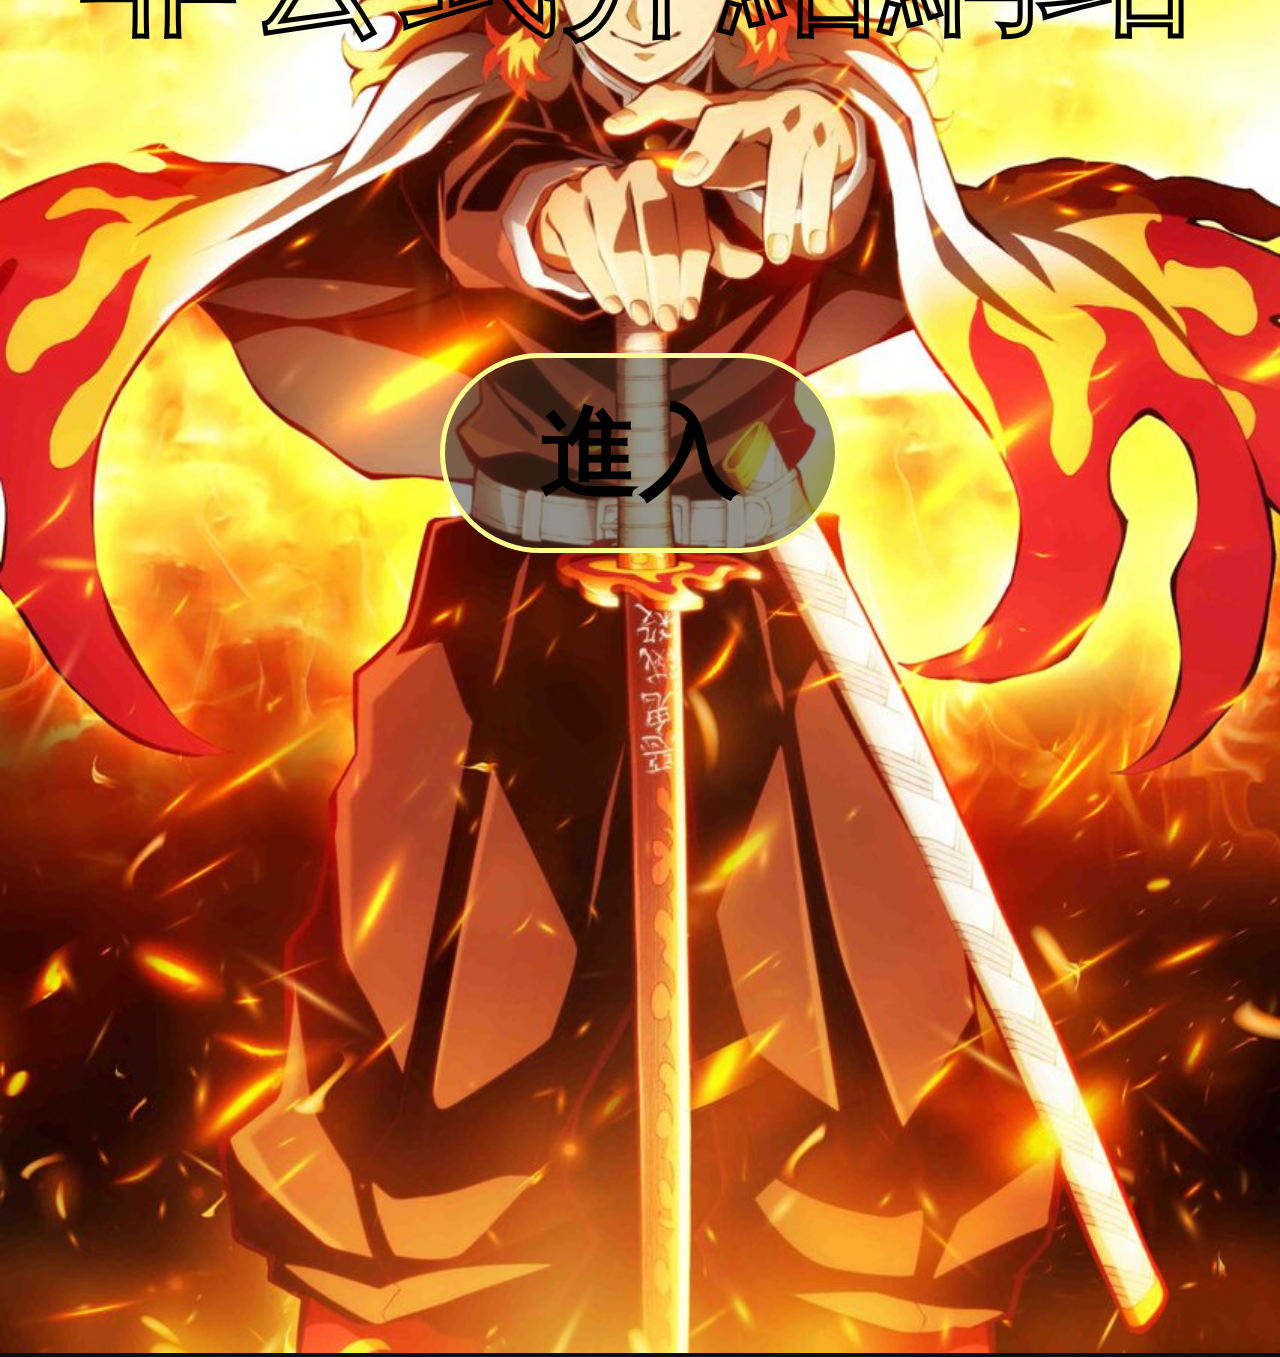
==== commit 52dd345a: "add timeline page, add loading animation" ====
--- a/index.html
+++ b/index.html
@@ -9,12 +9,16 @@
     <link rel="stylesheet" href="./css/index.css" />
     <link rel="stylesheet" href="./css/main.css" />
     <script src="./js/index.js" defer></script>
+    <script src="./js/utility.js" defer></script>
 </head>
 
 <body>
+    <div id="loader_blackFade"></div>  
+
 
     <audio controls autoplay>
-        <source src="https://www.mboxdrive.com/13.%20%E5%86%A8%E5%B2%A1%E7%BE%A9%E5%8B%87%E3%81%AE%E3%83%86%E3%83%BC%E3%83%9E%E3%80%9C%E7%82%AD%E6%B2%BB%E9%83%8E%E3%81%AE%E6%88%A6%E3%81%84%E3%80%9C%E9%AC%BC%E6%AE%BA%E9%9A%8A.mp3" type="audio/mpeg">
+        <!-- <source src="https://www.mboxdrive.com/13.%20%E5%86%A8%E5%B2%A1%E7%BE%A9%E5%8B%87%E3%81%AE%E3%83%86%E3%83%BC%E3%83%9E%E3%80%9C%E7%82%AD%E6%B2%BB%E9%83%8E%E3%81%AE%E6%88%A6%E3%81%84%E3%80%9C%E9%AC%BC%E6%AE%BA%E9%9A%8A.mp3" type="audio/mpeg"> -->
+        <source src="./src/audio/13. 冨岡義勇のテーマ〜炭治郎の戦い〜鬼殺隊.mp3" type="audio/mpeg">
       </audio>
 
     <div class="notSupport">
@@ -30,6 +34,8 @@
         <img src="./src/bg/index_cover1.jpg" alt="">
         <a href="./html/introduction.html"><button class="enterBtn">進入</button></a>
     </div>
+
+
 </body>
 
 </html>--- a/css/index.css
+++ b/css/index.css
@@ -47,7 +47,8 @@
     width: 400px;
     height: 200px;
 
-    transform: translate(-250px, -50px);
+    /* transform: translate(-250px, -50px); */
+    transform: translate(-50%, -50%);
 
     border: 5px solid rgb(251, 253, 141);
     border-radius: 100px;
@@ -87,6 +88,7 @@
 
     margin: 20px;
     font-family: yuShi;
+    display: none;
 }
 
 .notSupport button {
@@ -112,4 +114,15 @@
     .notSupport {
         display: block;
     }
-}+}
+
+/* touch device */
+@media (hover: none) and (pointer: coarse) {
+    #background {
+        display: none;
+    }
+
+    .notSupport {
+        display: block;
+    }
+}   --- a/css/main.css
+++ b/css/main.css
@@ -49,14 +49,10 @@
   /* background: url(./src/ep11_bg.png);
     background-repeat: no-repeat;
     background-size: cover; */
-
   background-color: var(--color5);
-
   text-align: center;
   color: white;
-
   font-family: tetai, yuShi, Kouzan;
-
   /* font-family: ; */
 }
 
@@ -64,8 +60,7 @@
   scroll-behavior: smooth;
 }
 
-html,
-body {
+html, body {
   width: 100%;
   height: 100%;
   margin: 0px;
@@ -80,10 +75,8 @@
   top: 0;
   width: 100%;
   height: 100px;
-
   background-color: var(--color1);
   background-image: url(../src/bg/fujinohana01.png);
-
   z-index: 100;
 }
 
@@ -91,17 +84,17 @@
   background: url(../src/utility/logo.png);
   background-repeat: no-repeat;
   height: 80px;
-
+  display: block;
   float: left;
-
   margin-top: 10px;
   margin-bottom: 10px;
-  margin-left: 150px;
+  /* margin-left: 150px; */
+  margin-left: 10%;
 }
 
 nav {
   float: none;
-  margin-right: 50px;
+  /* margin-right: 50px; */
 }
 
 .nav-links ul {
@@ -114,7 +107,6 @@
   display: inline-block;
   margin-left: 30px;
   padding-top: 35px;
-
   position: relative;
 }
 
@@ -124,6 +116,7 @@
   text-transform: uppercase;
   font-family: Yushi;
   font-size: xx-large;
+  cursor: pointer;
 }
 
 .nav-links a:hover {
@@ -131,14 +124,16 @@
 }
 
 /* color underline  */
+
 .nav-links a::after {
   content: "";
   display: block;
   height: 5px;
+  width: 100%;
+  background-color: var(--color4);
+  left: 50%;
+  position: absolute;
   width: 0px;
-  background-color: var(--color4);
-
-  position: absolute;
   left: 50%;
   transition: all ease-in-out 250ms;
 }
@@ -148,7 +143,53 @@
   left: 0%;
 }
 
+/* drop down menu */
+
+.dropdown {
+  margin-top: 5px !important;
+}
+
+ul li ul {
+  visibility: hidden;
+  opacity: 0;
+  position: absolute;
+  transition: all 0.5s ease;
+  display: none;
+  background-color: rgba(40, 40, 40, 0.9);
+  width: 150px;
+}
+
+ul li:hover>ul, ul li ul:hover {
+  visibility: visible;
+  opacity: 1;
+  display: block;
+  animation: dropdown 500ms;
+  transition: 500ms;
+}
+
+ul li ul li {
+  clear: both;
+  width: 100%;
+  left: -30px;
+}
+
+ul li ul li a {
+  cursor: pointer;
+}
+
+@keyframes dropdown {
+  0% {
+    visibility: visible;
+    display: block;
+    opacity: 0;
+  }
+  100% {
+    opacity: 1;
+  }
+}
+
 /*right side of the Navbar*/
+
 .sideNav {
   float: right;
   display: none;
@@ -163,19 +204,16 @@
 }
 
 /* When the screen less than 1200px Navbar change to Sidebar */
+
 @media screen and (max-width: 1200px) {
+  /* navbar to sidebar */
   .sideNav {
     margin: 30px;
-  }
-
-  .sideNav {
     display: block;
   }
-
   .nav-links li {
     margin: 15px 20px;
   }
-
   .nav-links {
     position: absolute;
     right: 0px;
@@ -198,36 +236,31 @@
 /* NAV Bar Css END */
 
 /* back to top button */
+
 #backToTopBtn {
   /* Ref: https://www.w3schools.com/howto/howto_js_scroll_to_top.asp */
   /* default none, scoll to show */
   display: none;
-
   /* opacity: 0; */
-
   /* position */
   position: fixed;
   bottom: 50px;
   right: 50px;
-
   z-index: 99;
   /* not overlap */
   border: none;
   /* clear border */
   outline: none;
   /* clear outline */
-
   background-color: var(--color1);
   color: white;
   cursor: pointer;
   padding: 15px;
   border-radius: 90px;
-
   font-size: xx-large;
   font-weight: bold;
   text-align: center;
-
-  transition-duration: 2s;
+  transition-duration: 500ms;
 }
 
 #backToTopBtn:hover {
@@ -235,6 +268,7 @@
 }
 
 /* Set the main page*/
+
 #container {
   position: relative;
   width: 100%;
@@ -244,18 +278,17 @@
 }
 
 /* Footer */
+
 .ft_btn {
   display: flex;
   margin: auto;
 }
 
-.ft_list,
-.ft_Item {
+.ft_list, .ft_Item {
   margin: 10px;
   font-size: 20px;
   text-align: center;
   list-style: none;
-
   display: inline;
 }
 
@@ -263,13 +296,11 @@
   width: 100%;
   height: 70px;
   position: absolute;
-  bottom: 0;
-
+  /* bottom: 0; */
   margin-top: 10px;
   display: flex;
   justify-content: center;
   flex-direction: column;
-
   background-color: var(--color1);
   background-image: url(../src/bg/fujinohana02.png);
 }
@@ -298,15 +329,10 @@
   content: "";
   display: block;
   height: 5px;
-  width: 100%;
-
+  width: 0px;
   background-color: var(--color4);
-
   left: 50%;
-
   position: absolute;
-  width: 0px;
-
   transition: all ease-in-out 250ms;
 }
 
@@ -320,12 +346,28 @@
 }
 
 @media screen and (max-width: 1200px) {
-  .next,
-  .prev {
+  .next, .prev {
     display: none;
   }
-
   .intro_container {
     width: 90%;
   }
 }
+
+#loader_blackFade {
+  margin: 0;
+  padding: 0;
+
+  position: fixed;
+  height: 100%;
+  width: 100%;
+
+  background-color: black;
+  z-index: 100;
+  opacity: 1;
+  transition: 1000ms ease-in-out;
+
+  overflow: auto;
+
+  z-index: 500000;
+}